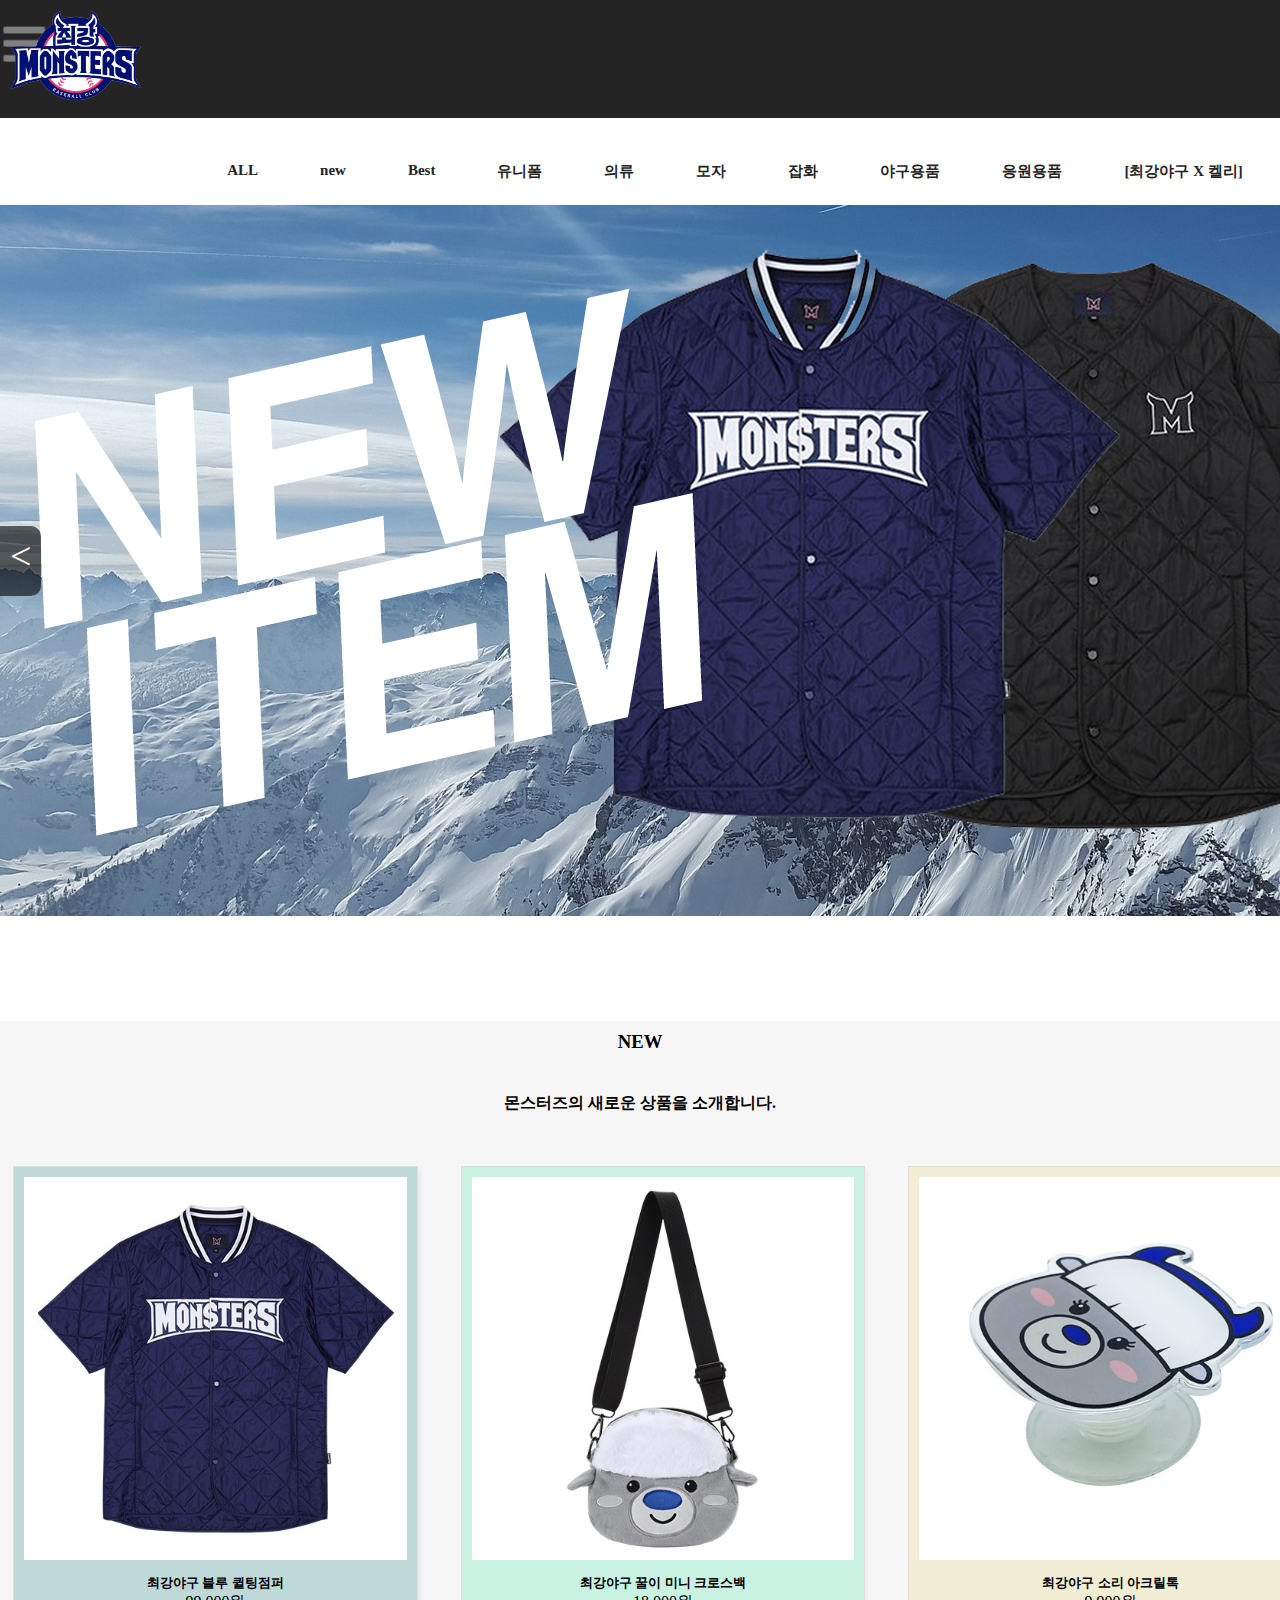
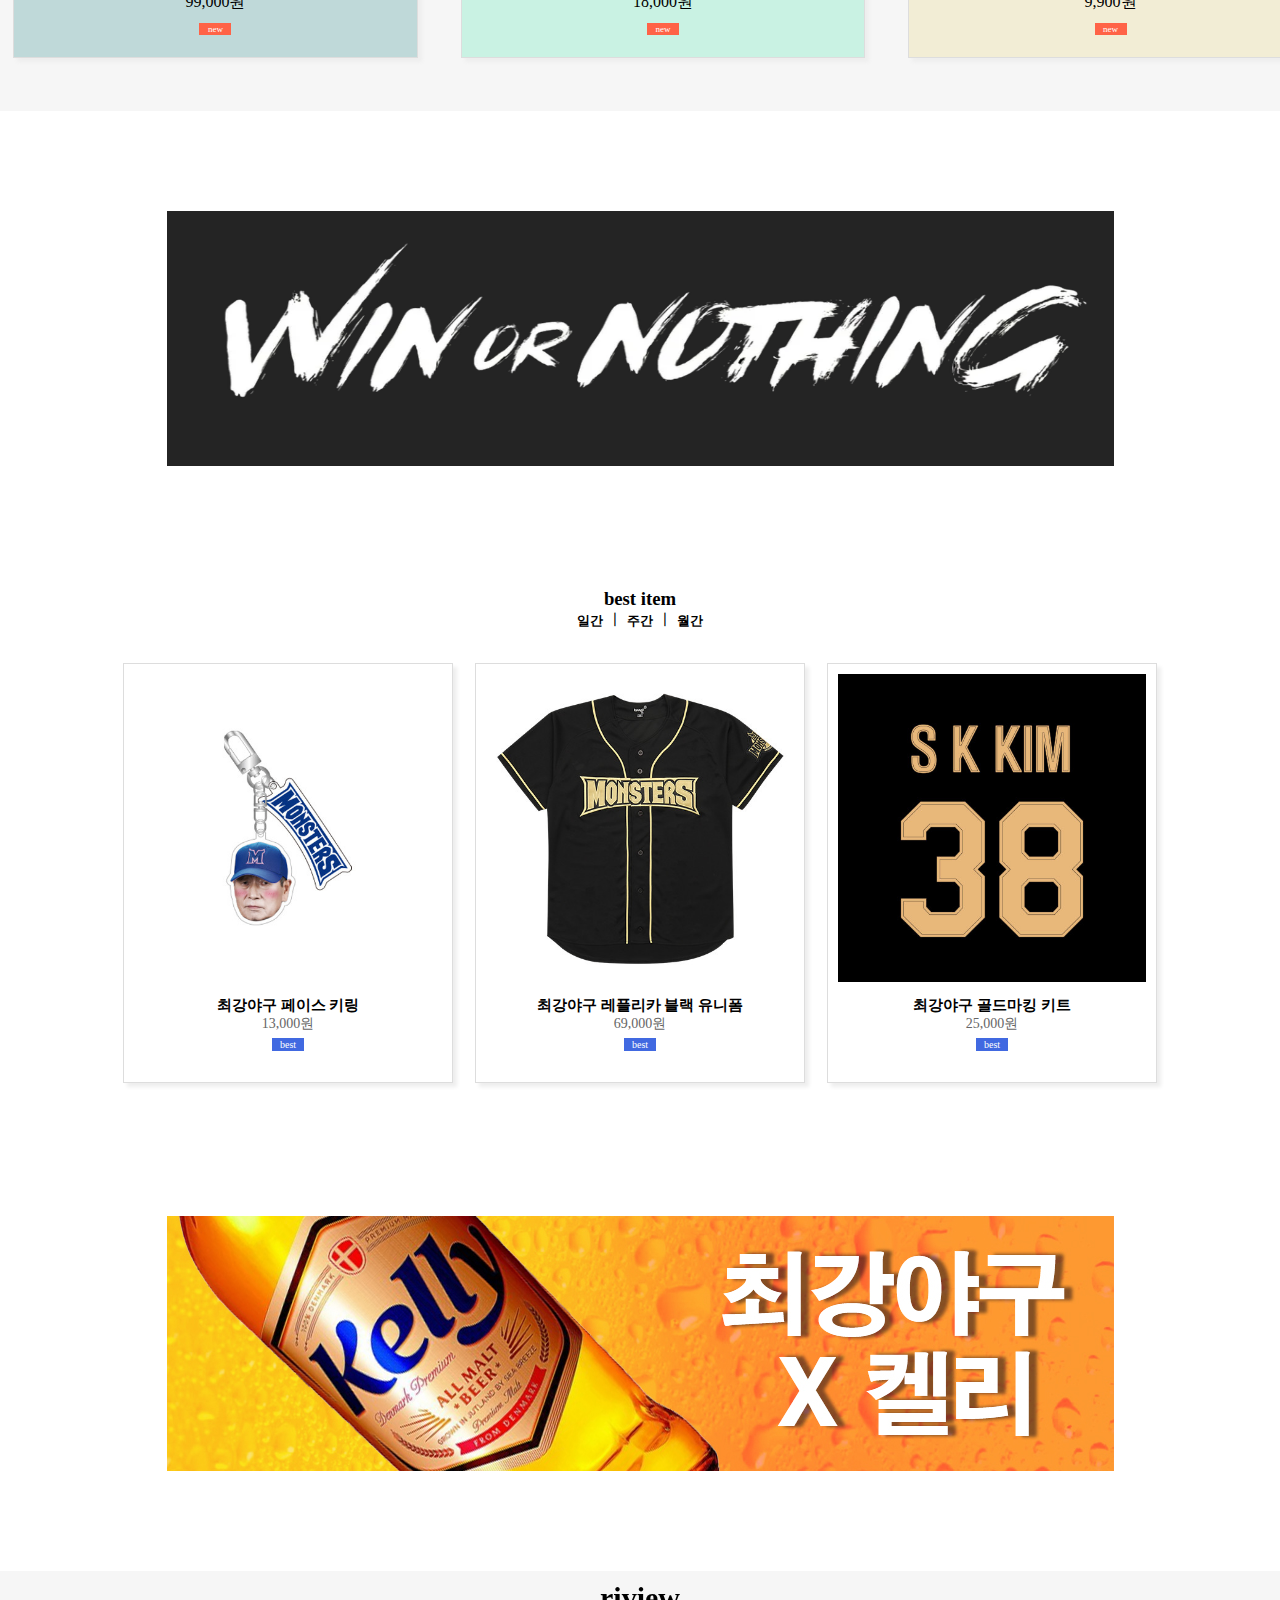
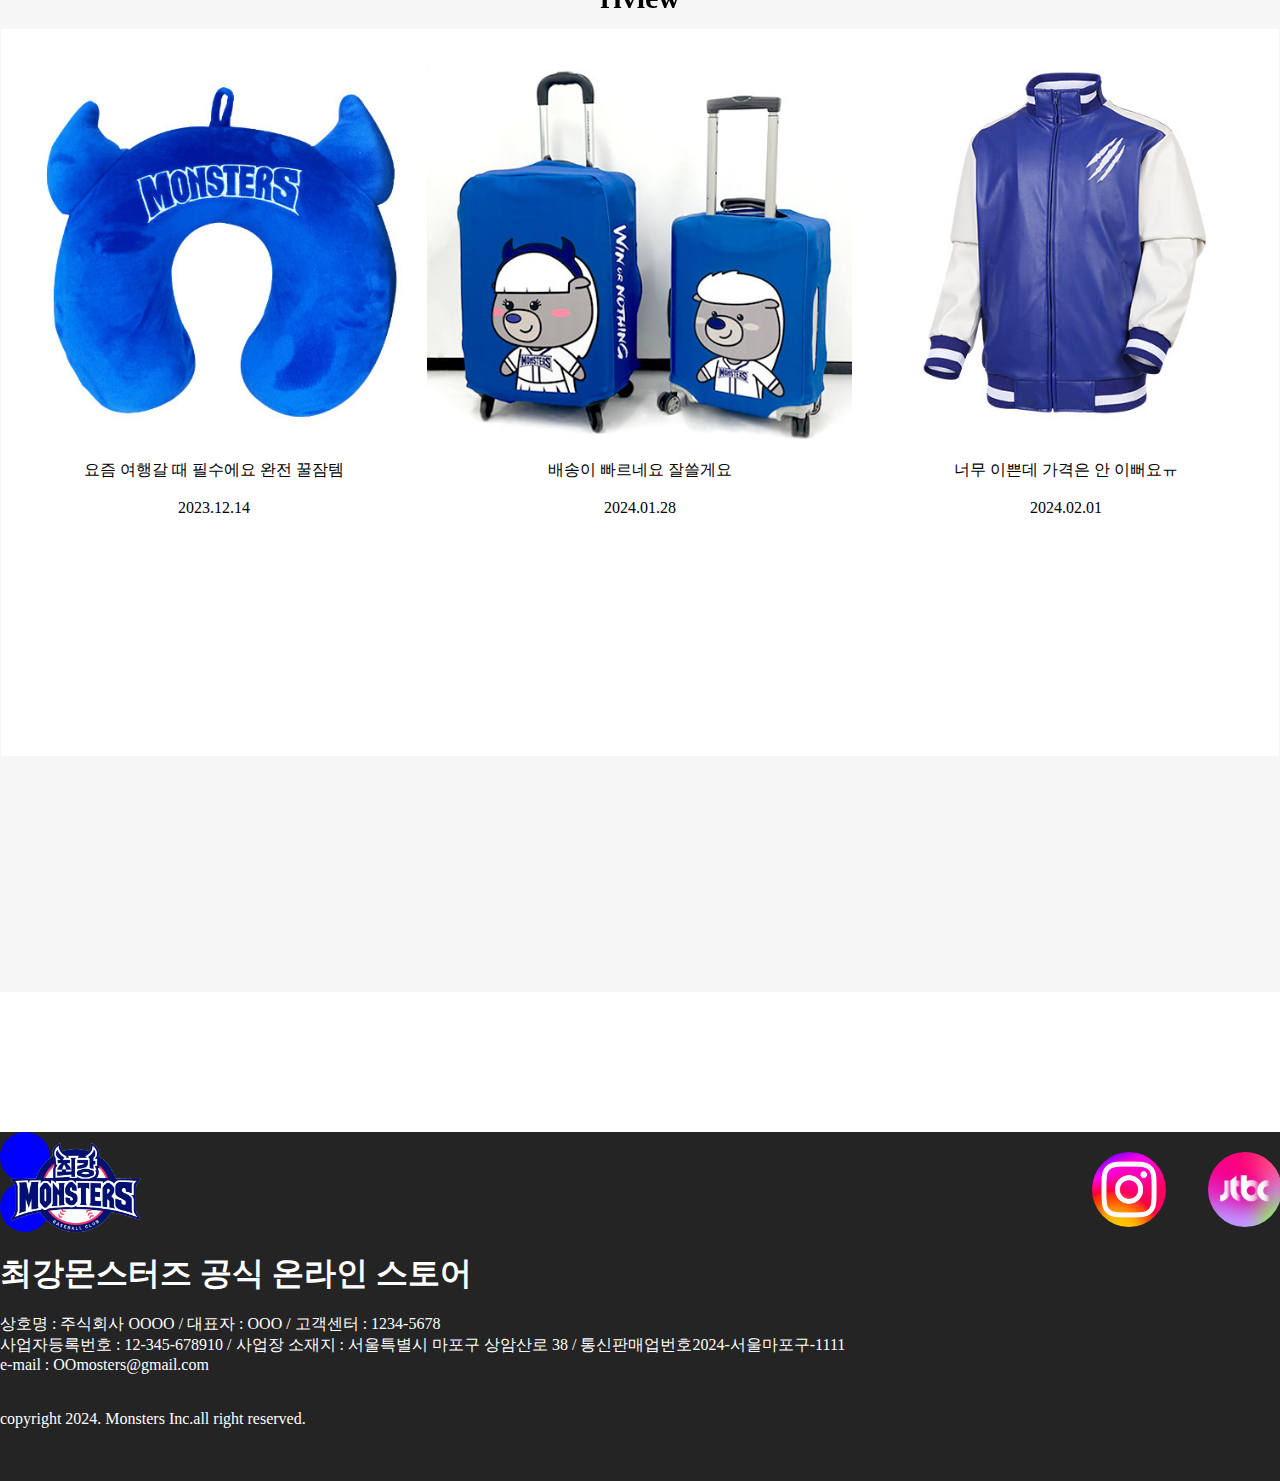
==== monsters_goodsstore_main_index.html @ 4c8343fc "2024.02.08" ====
<!DOCTYPE html>
<html lang="en">

<head>
         <meta charset="UTF-8">
         <meta name="viewport" content="width=device-width, initial-scale=1.0">
         <title>mostersstore</title>
         <link href="css/reset.css" rel="stylesheet">
         <link href="css/commom.css" rel="stylesheet">
         <link href="css/main.css" rel="stylesheet">

         <script src="https://ajax.aspnetcdn.com/ajax/jQuery/jquery-3.6.0.min.js"></script>
         <script>
            $(function () {
               $('button:nth-of-type(1)').click(function () {
                  $("#box1").fadeIn().css("display","flex");
                  $("#box2").hide();
                  $("#box3").hide();
               });
      
      
               $('button:nth-of-type(2)').click(function () {
                  $("#box2").fadeIn().css("display","flex");
                  $("#box3").hide();
                  $("#box1").hide();
               });
      
      
               $('button:nth-of-type(3)').click(function () {
                  $("#box3").fadeIn().css("display","flex");
                  $("#box1").hide();
                  $("#box2").hide();
               });
   
            });
      
         </script>
         <script>
            $(document).ready(function(){
      $('#b').click(function(){
        $('#myNav').css('width','100%');
      });

      $('.closebtn').click(function(){
        $('#myNav').css('width','0');
      });

      $
   
    });
         </script>
</head>

<body>
         <header>
                  <div id="box">
                           <div id="logo">
                              <a href="#"><img src="img/logo/mos.webp" alt="mon"></a>
                              <div class="login">
                                 <a href="#">로그인</a>
                                 /
                                 <a href="#">회원가입</a>
                              </div>
                           </div> <img src="img/i.png" id="b" alt="ico">
                  </div>
                  <nav>
                           <ul>
                                    <li><a href="#">ALL</a></li>
                                    <li><a href="#">new</a></li>
                                    <li><a href="#">Best</a></li>
                                    <li><a href="#">유니폼</a></li>
                                    <li><a href="#">의류</a></li>
                                    <li><a href="#">모자</a></li>
                                    <li><a href="#">잡화</a></li>
                                    <li><a href="#">야구용품</a></li>
                                    <li><a href="#">응원용품</a></li>
                                    <li><a href="#">[최강야구 X 켈리]</a></li>
                           </ul>
                           
                  </nav>

                  <div id="myNav" class="overlay">

                     <a href="javascript:void(0)" class="closebtn">&times;</a>

                     <div class="overlay-content">
                        <a href="#">ALL</a>
                        <a href="#">new</a>
                        <a href="#">Best</a>
                        <a href="#">유니폼</a>
                        <a href="#">의류</a>
                        <a href="#">모자</a>
                        <a href="#">잡화</a>
                        <a href="#">야구용품</a>
                        <a href="#">응원용품</a>
                        <a href="#">[최강야구 X 켈리]</a>
                     </div>
                  </div>
         </header>
         <div id="sliderwrap">
                  <ul class="slide">
                           <li><img src="img/slider/banner1.2.jpg"
                                             alt="dliderimage"></li>
                           <li><img src="img/slider/Frame2.jpg"
                                             alt="dliderimage"></li>
                           <li><img src="img/slider/Frame3.jpg"
                                             alt="dliderimage"></li>
                           <li><img src="img/slider/baner1.1.jpg"
                                                      alt="dliderimage"></li>
                           <li><img src="img/slider/KEYRING.jpg"
                                                               alt="dliderimage"></li>
                  </ul>
                  
                  <span class="prev">&lt;</span>
                  <span class="next">&gt;</span>

         </div>
         <script>
                  function prev() {
                           $('.slide li:last').prependTo('.slide');
                           $('.slide').css('margin-left', -1000);
                           $('.slide').stop().animate({ marginLeft: 0 }, 800);
                  }
                  function next() {
                           $('.slide').stop().animate({ marginLeft: -1000 }, 800, function () {
                                    $('.slide li:first').appendTo('.slide');
                                    $('.slide').css({ marginLeft: 0 });
                           });
                  }

                  setInterval(next, 3000);

                  $('.prev').click(function () {

                           prev();

                  });



                  $('.next').click(function () {

                           next();

                  });
         </script>
         <section>
         
            <div id="new">
         
               <h3>NEW</h3>
               <p><b>몬스터즈의 새로운 상품을 소개합니다.</b></p>
         
         
                <div id="newb">
               <div class="new1">
         
                  <a href="#"><img src="img/new/BiuPv_105352_1.jpg" alt="Trulli"></a>
         
                  <h5>최강야구 블루 퀼팅점퍼</h5>
         
                  <p>99,000원</p>
         
                  <div class="red">new</div>
         
               </div>
         
         
         
               <div class="new1">
         
                  <a href="#"><img src="img/new/SdeMM_105341_1.jpg" alt="Trulli"></a>
         
                  <h5>최강야구 꿀이 미니 크로스백</h5>
         
                  <p>18,000원</p>
         
                  <div class="red">new</div>
         
               </div>
         
         
         
               <div class="new1">
         
                  <a href="#"><img src="img/new/jgulW_105343_1.jpg" alt="Trulli"></a>
         
                  <h5>최강야구 소리 아크릴톡</h5>
         
                  <p>9,900원</p>
         
                  <div class="red">new</div>
         
               </div>
            </div> 
         
         
            </div>
         
         
         
            <div id="bar1">
               <img src="img/logo/monsters.webp" alt="win">
            </div>
         
         


            <div id="best">
               <div id="button">
         
               <h3>best item</h3>

               <button type="button"><b>일간</b></button>
               ㅣ
               <button type="button"><b>주간</b></button>
               ㅣ
               <button type="button"><b>월간</b></button>
               </div>
         
         
               <div id="box1">

               <div class="box">
         
                  <a href="#"><img src="img/best/ou5Se_105164_1.jpg" alt="kir"></a>
         
                  <h5>최강야구 페이스 키링</h5>
         
                  <p>13,000원</p>
         
                  <div class="red">best</div>
         
               </div>
         
         
         
               <div class="box">
         
                  <a href="#"><img src="img/best/X5T4i_105130_1.jpg" alt="kir"></a>
         
                  <h5>최강야구 레플리카 블랙 유니폼</h5>
         
                  <p>69,000원</p>
         
                  <div class="red">best</div>
         
               </div>
         
         
         
               <div class="box">
         
                  <a href="#"><img src="img/best/qzLTB_105116_1.jpg" alt="kir"></a>
         
                  <h5>최강야구 골드마킹 키트</h5>
         
                  <p>25,000원</p>
         
                  <div class="red">best</div>
         
               </div>
              
                </div>


                <div id="box2">
                  <div class="box">
         
                     <a href="#"><img src="img/best/ou5Se_105164_1.jpg" alt="kir"></a>
            
                     <h5>최강야구 페이스 키링</h5>
            
                     <p>13,000원</p>
            
                     <div class="red">best</div>
            
                  </div>
            
            
            
                  <div class="box">
            
                     <a href="#"><img src="img/best/chk7d_104829_1.jpg" alt="kir"></a>
            
                     <h5>최강야구 타포린백</h5>
            
                     <p>4,000원</p>
            
                     <div class="red">best</div>
            
                  </div>
            
            
            
                  <div class="box">
            
                     <a href="#"><img src="img/best/7EN5h_105338_1.jpg" alt="kir"></a>
            
                     <h5>최강야구 블랙 퀼팅점퍼</h5>
            
                     <p>99,000원</p>
            
                     <div class="red">best</div>
            
                  </div>
                 
                   </div>



                   <div id="box3">
                     <div class="box">
            
                        <a href="#"><img src="img/best/7EN5h_105338_1.jpg" alt="kir"></a>
               
                        <h5>최강야구 블랙 퀼팅점퍼</h5>
               
                        <p>99,000원</p>
               
                        <div class="red">best</div>
               
                     </div>
               
               
               
                     <div class="box">
            
                        <a href="#"><img src="img/best/chk7d_104829_1.jpg" alt="kir"></a>
               
                        <h5>최강야구 타포린백</h5>
               
                        <p>4,000원</p>
               
                        <div class="red">best</div>
               
                     </div>
               
               
               
                     <div class="box">
         
                        <a href="#"><img src="img/best/qzLTB_105116_1.jpg" alt="kir"></a>
               
                        <h5>최강야구 골드마킹 키트</h5>
               
                        <p>25,000원</p>
               
                        <div class="red">best</div>
               
                     </div>
                    
                      </div>
         
            </div>

                  <div id="bar2">
                           <a href="#"><img src="img/kelly/kelly5.jpg" alt="kelly"></a>
                  </div>

                  
                  <div id="review">
                     <h1>riview</h1>
                      <div id="view">
                        <div class="vvi">
                           <img src="img/review/9S8Sk_104833_1.jpg" alt="vv">
                           <p>요즘 여행갈 때 필수에요 완전 꿀잠템</p><br>
                           <p>2023.12.14</p>
                        </div>
                        <div class="vvi">
                           <img src="img/review/p25Y1_104847_1.jpg" alt="vv">
                           <p>배송이 빠르네요 잘쓸게요</p><br>
                           <p>2024.01.28</p>
                        </div>
                        <div class="vvi">
                           <img src="img/review/rk1r7_104336_1.jpg" alt="vv">
                           <p>너무 이쁜데 가격은 안 이뻐요ㅠ</p><br>
                           <p>2024.02.01</p>
                        </div>
                      </div>
                  </div>
         </section>

              <aside>
               <ul>
               <li><a href="#"></a></li>
               <li><a href="#"></a></li>
               </ul>
              </aside>

         <footer>
           
                  <div id="logo2">
                         <img src="img/logo/mos.webp" alt="logo">
                  </div>
                  <div id="sns">
                  <a href="https://youtube.com/playlist?list=PL5qRfk4DowRCsf5X-Yc2fwcPTRek5xgyv&si=NRh3cpM7JGVSf_rW"><img src="img/sns/unnamed.jpg" alt="youtube"></a>
                  <a href="https://tv.jtbc.co.kr/ckmonsters"><img src="img/sns/pp4Ih39j_400x400.jpg" alt="jtbc"></a>
                  <a href="https://www.instagram.com/jtbc.insta/"><img src="img/sns/unnamed.webp" alt="insta"></a>
                  </div>

                  <div id="text">
                  <h1>최강몬스터즈 공식 온라인 스토어</h1>
                  <br>
                  <p>상호명 :  주식회사 OOOO / 대표자 : OOO  / 고객센터 : 1234-5678 <br> 
                           사업자등록번호 :  12-345-678910 / 사업장 소재지  : 서울특별시 마포구 상암산로 38 / 통신판매업번호2024-서울마포구-1111 <br>
                           e-mail : OOmosters@gmail.com <br>
                           <br><br>
                           copyright 2024. Monsters Inc.all right reserved.</p>
                  </div>
         </footer>
</body>

</html>
---- css/commom.css ----
@charset "UTF-8";

header {
         top: 0;
         left: 0;
         width: 100%;
         height: 200px;
         overflow-y: auto; margin: 0 auto; padding: 0 ;
} 
#box{width: 100%; margin: 0 auto; height: 118px;background-color: #242424; color: #fff;}
#logo{width: 1440px; margin: 0 auto;}
#logo img{width: 148px; height: 118px;position: absolute;}
.login{position: absolute; font-size: 15px; display: flex; margin-top: 80px; width: 1440px;justify-content: flex-end;} 
.login a{color: #fff;}

nav{margin: 0 auto; width: 1440px; height: 82px; background-color: #fff;}
nav ul{overflow: hidden; background-color: #fff; opacity: 1; transition: 0.3s; border: 0;  margin: 0 auto; text-align: center; display: flex; justify-content: center;}
nav ul li{ margin-left: 30px;
}
nav ul li a{display: block; text-align: center; padding: 14px 16px; font-size: 15px; color: #242424; font-weight: bold;
 margin-top: 30px;}
nav ul li a:hover{color: red;}

#b{width: 50px; height: 50px; margin-top: 20px; margin-right: 10px;}










footer {
         top: 0;
         left: 0;
         width: 100%;
         height: 349px;
         background-color: #242424;
         overflow-y: auto;margin: 0 auto;padding: 0 ;
}
#logo2{width: 1440px; margin: 0 auto;}
#logo2 img{width: 148px; height: 118px; position: absolute;}
#sns{width: 1440px; margin: 0 auto; margin-top: 20px;}
#sns img{width: 74px; height: 75px; border-radius: 50%; margin-right: 42px; float: right;}
#sns img:hover { transform: scale(1.2); transition: all 0.3s ease-in-out; }
#text{width: 1440px; margin: 0 auto; color: #fff; margin-top: 120px;}



@media (max-width:768px) {

         header {
                  top: 0;
                  left: 0;
                  width: 100%;
                  height: 200px;
                  overflow-y: auto; margin: 0 auto; padding: 0 ;
         }

         header #box{width: 100%; margin: 0 auto; display: flex; justify-content:flex-start;}
        
         header nav{display: none;}

        
         .logo {width: 768px;  background-color: #242424; color:#fff; text-align: center; margin: 0 auto;}

         .logo img{width: 148px; height: 118px;}

         .login{ font-size: 15px; display: flex; margin-top: 80px; width: 599px;justify-content: flex-end;} 
         .login a{color: #fff;}

         .overlay {height: 100%; width: 0; position: fixed; z-index:103; top: 0; left: 0; background-color: rgb(0,0,0); background-color: rgba(0,0,0,0.9); overflow-x: hidden; transition: 0.5s;}
         .overlay-content {position: relative;top: 25%; width: 100%; text-align: center; display:block; margin-top: 30px; }
         .overlay a { padding:10px; line-height:160%; text-decoration: none; font-size: 30px; color: #818181;  transition: 0.3s; font-weight: bold; display: block;}
         .overlay a:hover, .overlay a:focus {color: #f1f1f1;}
         .overlay .closebtn {position: absolute; top: 20px; right: 45px; font-size: 60px;}


         footer {
                  top: 0;
                  left: 0;
                  width: 100%;
                  height: 349px;
                  background-color: #242424;
                  overflow-y: auto;margin: 0 auto;padding: 0 ;
         }
         
         #logo2{width: 599px; margin: 0 auto;}
         #logo2 img{width: 148px; height: 118px; position: absolute;}
         #sns{width: 599px; margin: 0 auto; margin-top: 20px;}
         #sns img{width: 50px; height: 50px; border-radius: 50%; margin-right: 20px; float: right;}
         #sns img:hover { transform: scale(1.2); transition: all 0.3s ease-in-out; }
         #text{width: 599px; margin: 0 auto; color: #fff; margin-top: 120px; font-size: 11px; }
         

       }


       /* @media (min-width:600px) {

         

         header nav{width: 100%; display: flex; align-items: center; justify-content:flex-start;}
         header nav a{padding: 15px; text-decoration: none;}
         header nav a:hover {background-color: #eee; color:#666;}
     
         .logo {width: 80px; line-height: 50px; background-color: #000; color:#fff; text-align: center;}
     
         #b {display: none;}
         #a {display:block;}
           
         #myNav {display: none;}
       } */
---- css/main.css ----
@charset "UTF-8";

#sliderwrap {
         width: 1440px;
         height: 711px;
         margin: 5px auto;
         position: relative;
         overflow: hidden;
}

.slide {
         width: 7200px;
}

.slide li {
         width: 1440px;
         height: 711px;
         float: left;
}

  .slide li img {
              -o-object-fit: cover;
              object-fit: cover;
              width: 100%;
              height: 100%;
              -webkit-user-select: none;
              -moz-user-select: none;
               -ms-user-select: none;
                   user-select: none;
         }

#sliderwrap p {
         width: 350px;
         height: 60px;
         line-height: 60px;
         position: absolute;
         top: 50%;
         left: 50%;
         transform: translate(-50%, -50%);
         text-align: center;
         background-color: #fff;
         opacity: 0.8;
         border-radius: 10px;
}

span {
         position: absolute;
         top: 50%;
         display: block;
         font-size: 38px;
         color: #fff;
         line-height: 40px;

         background: rgba(0, 0, 0, 0.6);
         cursor: pointer;
         height: 50px;
         transform: translateY(-50%);
         border-radius: 50%;
}

span:hover {
         background: rgba(255, 255, 255, 0.8);
         color: #000;
}

.prev {
         left: 0;
         border-radius: 0px 10px 10px 0px;
         padding: 10px;
}

.next {
         right: 0;
         border-radius: 10px 0px 0px 10px;
         padding: 10px;
}

section {
         top: 0;
         left: 0;
         width: 100%;
         height: 3411px;
         background-color: #fff;
         overflow-y: auto;
         margin: 0 auto;
         padding: 0;
}


#new {
         width: 100%;
         height: 690px;
         margin: 0 auto;
         background-color: #f6f6f6;
         margin-top: 100px;
         display: flex;
         flex-wrap: wrap;
}

#new h3 {
         text-align: center;
         width: 100%;
         margin-top: 10px;
}

#new p {
         width: 100%;
         text-align: center;
}

#new .new1:nth-of-type(3) {
         margin-left: 30px;
         background-color: #F2EDD5;
}

#new .new1:nth-of-type(2) {
         margin-left: 30px;
         background-color: #C9F2E3;
}

#new .new1:nth-of-type(1) {
         background-color: #BFD9D9;
}

#newb {
         display: flex;
         margin: 0 auto;
}

#newb .new1 img {
         max-width: 100%;
}

section h1 {
         padding-top: 10px;
         font-size: 30px;
         position: absolute;
}

#newb .new1 {
         width: 400px;
         height: 470px;
         background-color: #d9d9d9;
         border: 1px solid #ddd;
         padding: 10px;
         margin: 1%;
         box-shadow: 4px 4px 4px #eee;
}

.new1 h5 {
         text-align: center; margin-top: 10px;
}

.new1 .red {
         background-color: tomato;
         padding: 1px;
         font-size: 9px;
         color: #fff;
         border: 0;
         width: 30px;
         text-align: center;
         margin: 0 auto;
         margin-top: 10px;
}

#best {
         width: 1315px;
         height: 690px;
         padding: 20px;
         box-sizing: border-box;
         border: 2px solid #fff;
         margin: 0 auto;
         display: flex;
         flex-wrap: wrap;
         justify-content: center;
}

#best h3 {
         text-align: center;
         width: 100%;
}

#box1 {
         display: flex;
}


#box2:not(:first-of-type) {
         display: none;
}

#box2 {
         display: flex;
}

#box3:not(:first-of-type) {
         display: none;
}

#box3 {
         display: flex;
}



#box1 .box {
         box-shadow: 4px 4px 4px #eee;
         width: 30%;
         height: 70%;
         border: 1px solid #ddd;
         padding: 10px;
         margin: 1%;
}

#box1 .box img {
         max-width: 100%;
}

#box1 .box img:hover {
         opacity: 0.8;
}

#box1 .box h5 {
         font-size: 15px;
         text-align: center;
}

#box1 .box p {
         color: #666;
         font-size: 14px;
}

#box1 .red {
         background-color: royalblue;
         padding: 1px;
         font-size: 9px;
         color: #fff;
         border: 0;
         width: 30px;
         text-align: center;
         margin: 0 auto;
}


#box2 .box {
         box-shadow: 4px 4px 4px #eee;
         width: 30%;
         height: 70%;
         border: 1px solid #ddd;
         padding: 10px;
         margin: 1%;
}

#box2 .box img {
         max-width: 100%;
}

#box2 .box img:hover {
         opacity: 0.8;
}

#box2 .box h5 {
         font-size: 15px;
         text-align: center;
}

#box2 .box p {
         color: #666;
         font-size: 14px;
}

#box2 .red {
         background-color: royalblue;
         padding: 1px;
         font-size: 9px;
         color: #fff;
         border: 0;
         width: 30px;
         text-align: center;
         margin: 0 auto;
}

#box3 .box {
         box-shadow: 4px 4px 4px #eee;
         width: 30%;
         height: 70%;
         border: 1px solid #ddd;
         padding: 10px;
         margin: 1%;
}

#box3 .box img {
         max-width: 100%;
}

#box3 .box img:hover {
         opacity: 0.8;
}

#box3 .box h5 {
         font-size: 15px;
         text-align: center;
}

#box3 .box p {
         color: #666;
         font-size: 14px;
}

#box3 .red {
         background-color: royalblue;
         padding: 1px;
         font-size: 9px;
         color: #fff;
         border: 0;
         width: 30px;
         text-align: center;
         margin: 0 auto;
}

button{border-style: none; background-color: #fff;}




#bar1 {
         width: 947px;
         height: 255px;
         margin: 100px auto;
         background-color: #242424;
}

#bar1 img {
         width: 947px;
         height: 255px;
}

#bar2 {
         width: 947px;
         height: 255px;
         margin: 100px auto;
         background-color: violet;
}

#bar2 img {
         width: 947px;
         height: 255px;
}


#review {
         width: 100%;
         height: 1021px;
         background-color: #f6f6f6;
         display: flex;
         flex-wrap: wrap;
         justify-content: center;
}

#review h1 {
         width: 100%;
         text-align: center;
}

#view {
         display: flex;
         padding: 20px;
         margin: 3%;
         width: 1315px;
         height: 727px;
}

#view h3 {
         text-align: center;
}

#view p {
         text-align: center;
}

.vvi {
         width: 426px;
         height: 727px;
         background-color: white;
         margin: 0 auto;
}

.vvi img {
         width: 425px;
         height: 427px;
}

.vvi p{text-align: center;}








aside {
         position: absolute;
}

aside li {
         width: 50px;
         height: 50px;
         border-radius: 50%;
         background-color: blue;
}



@media (max-width:768px) {

         #sliderwrap {
                  width: 599px;
                  height: auto;
                  margin: 5px auto;
                  position: relative;
                  overflow: hidden;
         }
         
         .slide {
                  width: 7200px;
         }
         
         .slide li {
                  width: 599px;
                  height: 100%;
                  float: left;
         }
         
         .slide li img {
              -o-object-fit: cover;
              object-fit: cover;
              width: 100%;
              height: 100%;
              -webkit-user-select: none;
              -moz-user-select: none;
               -ms-user-select: none;
                   user-select: none;
         }
         
         #sliderwrap p {
                  width: 350px;
                  height: 60px;
                  line-height: 60px;
                  position: absolute;
                  top: 50%;
                  left: 50%;
                  transform: translate(-50%, -50%);
                  text-align: center;
                  background-color: #fff;
                  opacity: 0.8;
                  border-radius: 10px;
         }
         
         span {
                  position: absolute;
                  top: 50%;
                  display: block;
                  font-size: 38px;
                  color: #fff;
                  line-height: 40px;
         
                  background: rgba(0, 0, 0, 0.6);
                  cursor: pointer;
                  height: 50px;
                  transform: translateY(-50%);
                  border-radius: 50%;
         }
         
         span:hover {
                  background: rgba(255, 255, 255, 0.8);
                  color: #000;
         }
         
         .prev {
                  left: 0;
                  border-radius: 0px 10px 10px 0px;
                  padding: 10px;
         }
         
         .next {
                  right: 0;
                  border-radius: 10px 0px 0px 10px;
                  padding: 10px;
         }



         section {
                  top: 0;
                  left: 0;
                  width: 100%;
                  height: 100%;
                  background-color: #fff;
                  overflow-y: auto;
                  margin: 0 auto;
                  padding: 0;
         }

         #new {
                  width: 100%;
                  height: auto;
                  margin: 0 auto;
                  background-color: #f6f6f6;
                  margin-top: 100px;
                  display: flex;
                  flex-wrap: wrap;
                 justify-content: center;
                 padding: 20px;
         }
         
         #new h3 {
                  text-align: center;
                  width: 100%;
                  margin-top: 10px;
         }
         
         #new p {
                  width: 100%;
                  text-align: center;
         }
         
         #new .new1:nth-of-type(3) {
                  
                  background-color: #F2EDD5;
         }
         
         #new .new1:nth-of-type(2) {
                 
                  background-color: #C9F2E3;
         }
         
         #new .new1:nth-of-type(1) {
                  background-color: #BFD9D9;
         }
         
         #newb {
                  display: flex;
                  margin: 0 auto;
                  flex-wrap: wrap;
         }
         
         #newb .new1 img {
                  max-width: 100%;
         }
         
         section h1 {
                  padding-top: 10px;
                  font-size: 30px;
                  position: absolute;
         }
         
         #newb .new1 {
                  width: 90%;
                  height: auto;
                  background-color: #d9d9d9;
                  box-shadow: 4px 4px 4px #eee;
                  border: 1px solid #ddd;
                  padding: 10px;
                  margin: 1%;
         }

         .new1 .red {
                  background-color: tomato;
                  padding: 1px;
                  font-size: 9px;
                  color: #fff;
                  border: 0;
                  width: 30px;
                  text-align: center;
                  margin: 0 auto;
         }
         
         .new1 h5 {
                  text-align: center;
         }


         #bar1 {
                  width: 100%;
                  height: 155px;
                  margin: 100px auto;
                  background-color: #242424;
         }

         #bar1 img {
                  width: 100%;
                  height: auto
         }

         #best {
                  width: 100%;
                  height: auto;
                  padding: 20px;
                  box-sizing: border-box;
                  border: 2px solid #fff;
                  margin: 0 auto;
                  display: flex;
                  flex-wrap: wrap;
                  justify-content: center;
         }

         #best h3 {
                  text-align: center;
                  width: 100%;
         }

         #best p {
                  text-align: center;
                  width: 100%;
         }



         #best .box {
                  box-shadow: 4px 4px 4px #eee;
                  width: 95%;
                  height: auto;
                  border: 1px solid #ddd;
                  padding: 10px;
                  margin: 1%;
         }

         .box img {
                  max-width: 100%;
         }

         .box img:hover {
                  opacity: 0.8;
         }


         #best .box h5{
                  font-size: 10px;
                  text-align: center;
         }

         #best .box p{
                  color: #666;
                  font-size: 9px;
         }

         
         

         #bar2 {
                  width: 100%;
                  height: 155px;
                  margin: 100px auto;
                  background-color: violet;
         }

         #bar2 img {
                  width: 100%;
                  height: 155px;
         }

        
         #review {
                width: 100%;
                height: auto;
                padding: 20px;
                box-sizing: border-box;
                border: 2px solid #fff;
                margin: 0 auto;
                display: flex;
                flex-wrap: wrap;
                justify-content: center;
       }

       #review h1 {
                text-align: center;
                width: 100%;
       }

       #review p {
                text-align: center;
                width: 100%;
       }



       #view .vvi {
                box-shadow: 4px 4px 4px #eee;
                width: 95%;
                height: auto;
                border: 1px solid #ddd;
                padding: 10px;
                margin: 1%;
       }

       #view img {
                max-width: 100%;
       }

       #view img:hover {
                opacity: 0.8;
       }


       #view .vvi h5{
                font-size: 10px;
                text-align: center;
       }

       #view .vvi p{
                color: #666;
                font-size: 9px;
       }

}





@media (min-width:900px) {

         #bar1 {
                  width: 70%;
                  height: 155px;
                  margin: 100px auto;
                  background-color: #242424;
         }

         #bar1 img {
                  width: 80%;
                  height: auto;
                  margin: 0 auto;
         }

         #best {
                  width: 100%;
                  height: auto;
                  padding: 20px;
                  box-sizing: border-box;
                  border: 2px solid #fff;
                  margin: 0 auto;
                  display: flex;
                  flex-wrap: wrap;
                  justify-content: center;
         }

         #best h3 {
                  text-align: center;
                  width: 100%;
         }

         #best p {
                  text-align: center;
                  width: 100%;
         }



         #best  .box {
                  box-shadow: 4px 4px 4px #eee;
                  width: 43%;
                  height: auto;
                  border: 1px solid #ddd;
                  padding: 10px;
                  margin: 1%;
         }

         #best .box img {
                  max-width: 100%;
         }

         #best .box img:hover {
                  opacity: 0.8;
         }

        

         #best .box h5 {
                  font-size: 15px;
                  text-align: center;
         }

         #best .box p {
                  color: #666;
                  font-size: 14px;
         }

         #best .red {
                  background-color: royalblue;
                  padding: 1px;
                  font-size: 9px;
                  color: #fff;
                  border: 0;
                  width: 30px;
                  text-align: center;
                  margin: 0 auto;
         }

         #bar2 {
                  width: 80%;
                  height: auto;
                  margin: 100px auto;
                  background-color: #fff;
         }

         #bar2 img {
                  width: 100%;
                  height: 100%;
         }

}




@media (min-width:1100px) {



         #best {
                  width: 1100px;
                  height: 550px;
                  padding: 20px;
                  box-sizing: border-box;
                  border: 2px solid #fff;
                  margin: 0 auto;
                  display: flex;
                  flex-wrap: wrap;
                  justify-content: center;
         }

         #best h3 {
                  text-align: center;
                  width: 100%;
         }

         #best p {
                  text-align: center;
                  width: 100%;
         }



         #best  .box {
                  box-shadow: 4px 4px 4px #eee;
               
                  border: 1px solid #ddd;
                  padding: 10px;
                  margin: 1%;
         }

         #best  .box img {
                  max-width: 100%;
         }

         #best  .box img:hover {
                  opacity: 0.8;
         }


         #best .box h5 {
                  font-size: 15px;
                  text-align: center;
                  margin-top: 10px;
         }

         #best  .box p {
                  color: #666;
                  font-size: 14px;
         }

         #best .red {
                  background-color: royalblue;
                  padding: 1px;
                  font-size: 10px;
                  color: #fff;
                  border: 0;
                  width: 30px;
                  text-align: center;
                  margin: 0 auto;
                  margin-top: 5px;
         }

         #bar1 {
                  width: 947px;
                  height: 255px;
                  margin: 100px auto;
                  background-color: #242424;
         }

         #bar1 img {
                  width: 947px;
                  height: 255px;
         }

         #bar2 {
                  width: 947px;
                  height: 255px;
                  margin: 100px auto;
                  background-color: violet;
         }

         #bar2 img {
                  width: 947px;
                  height: 255px;
         }

}
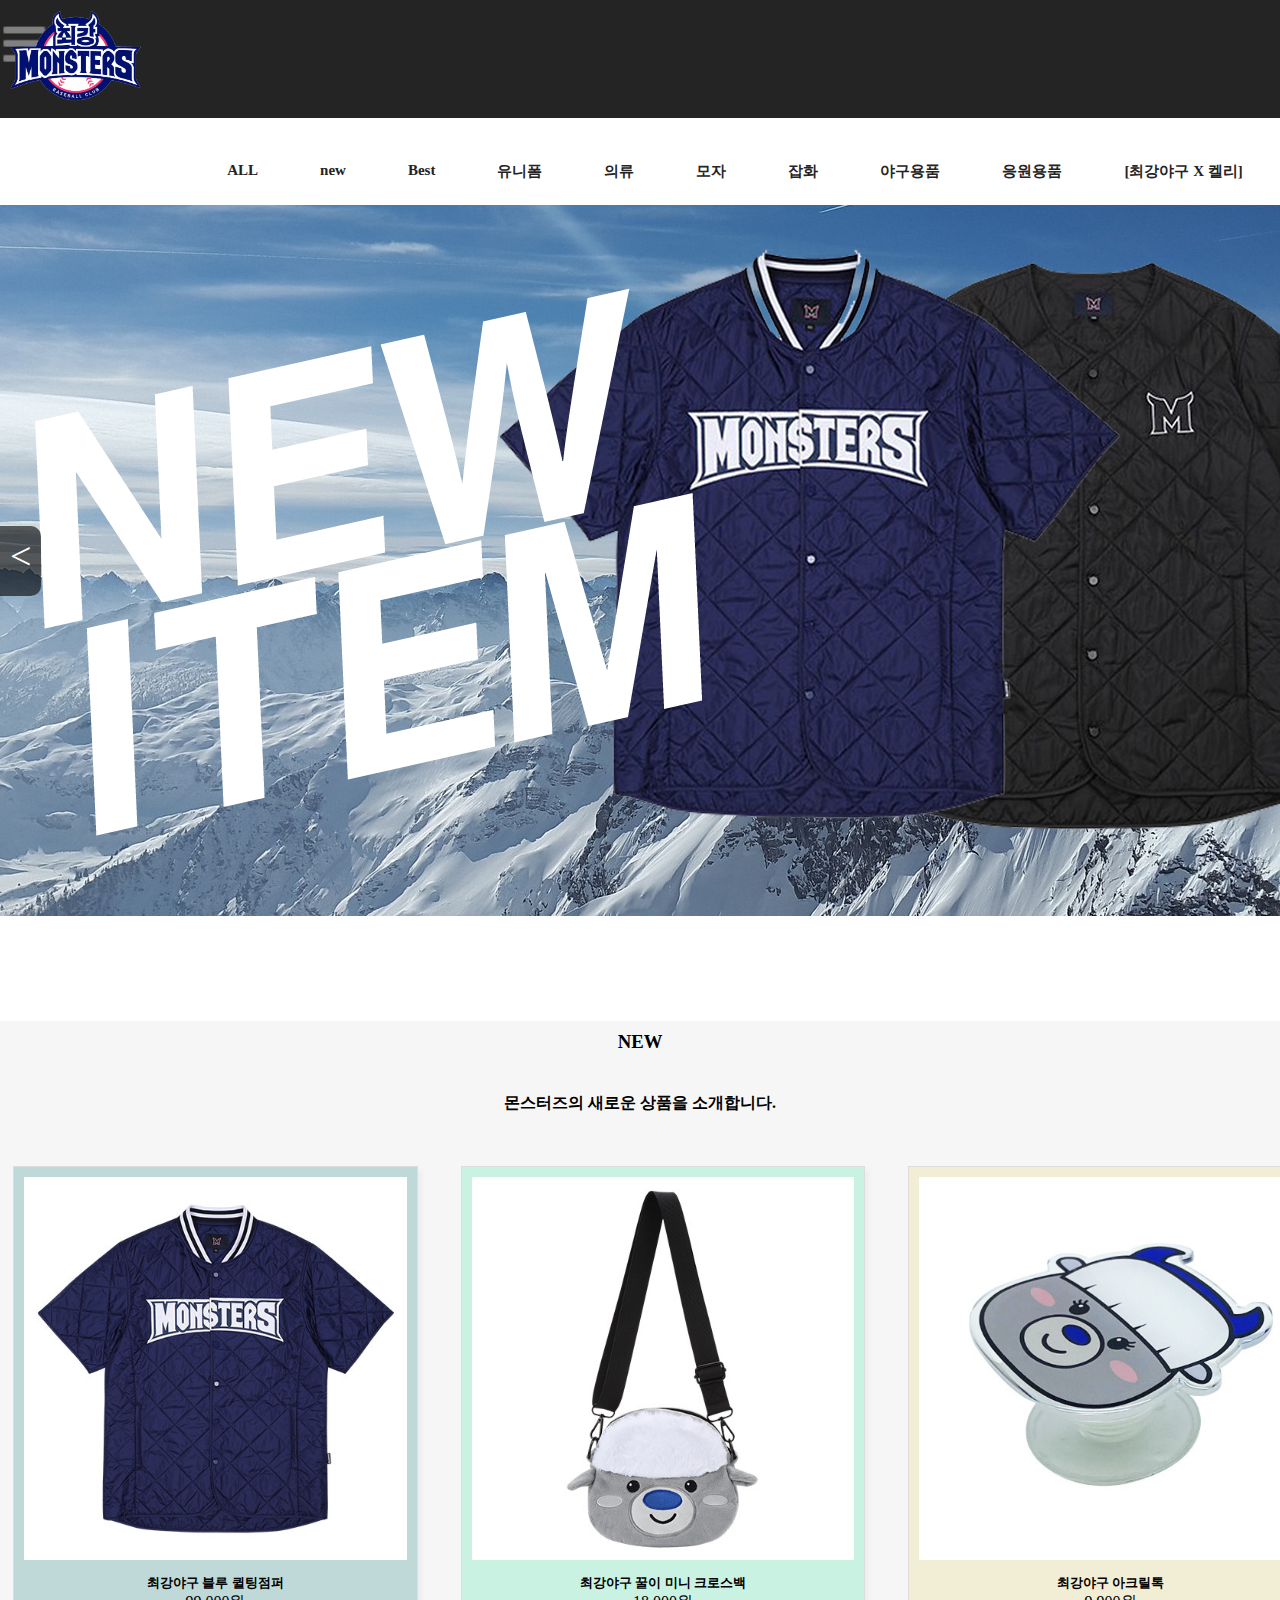
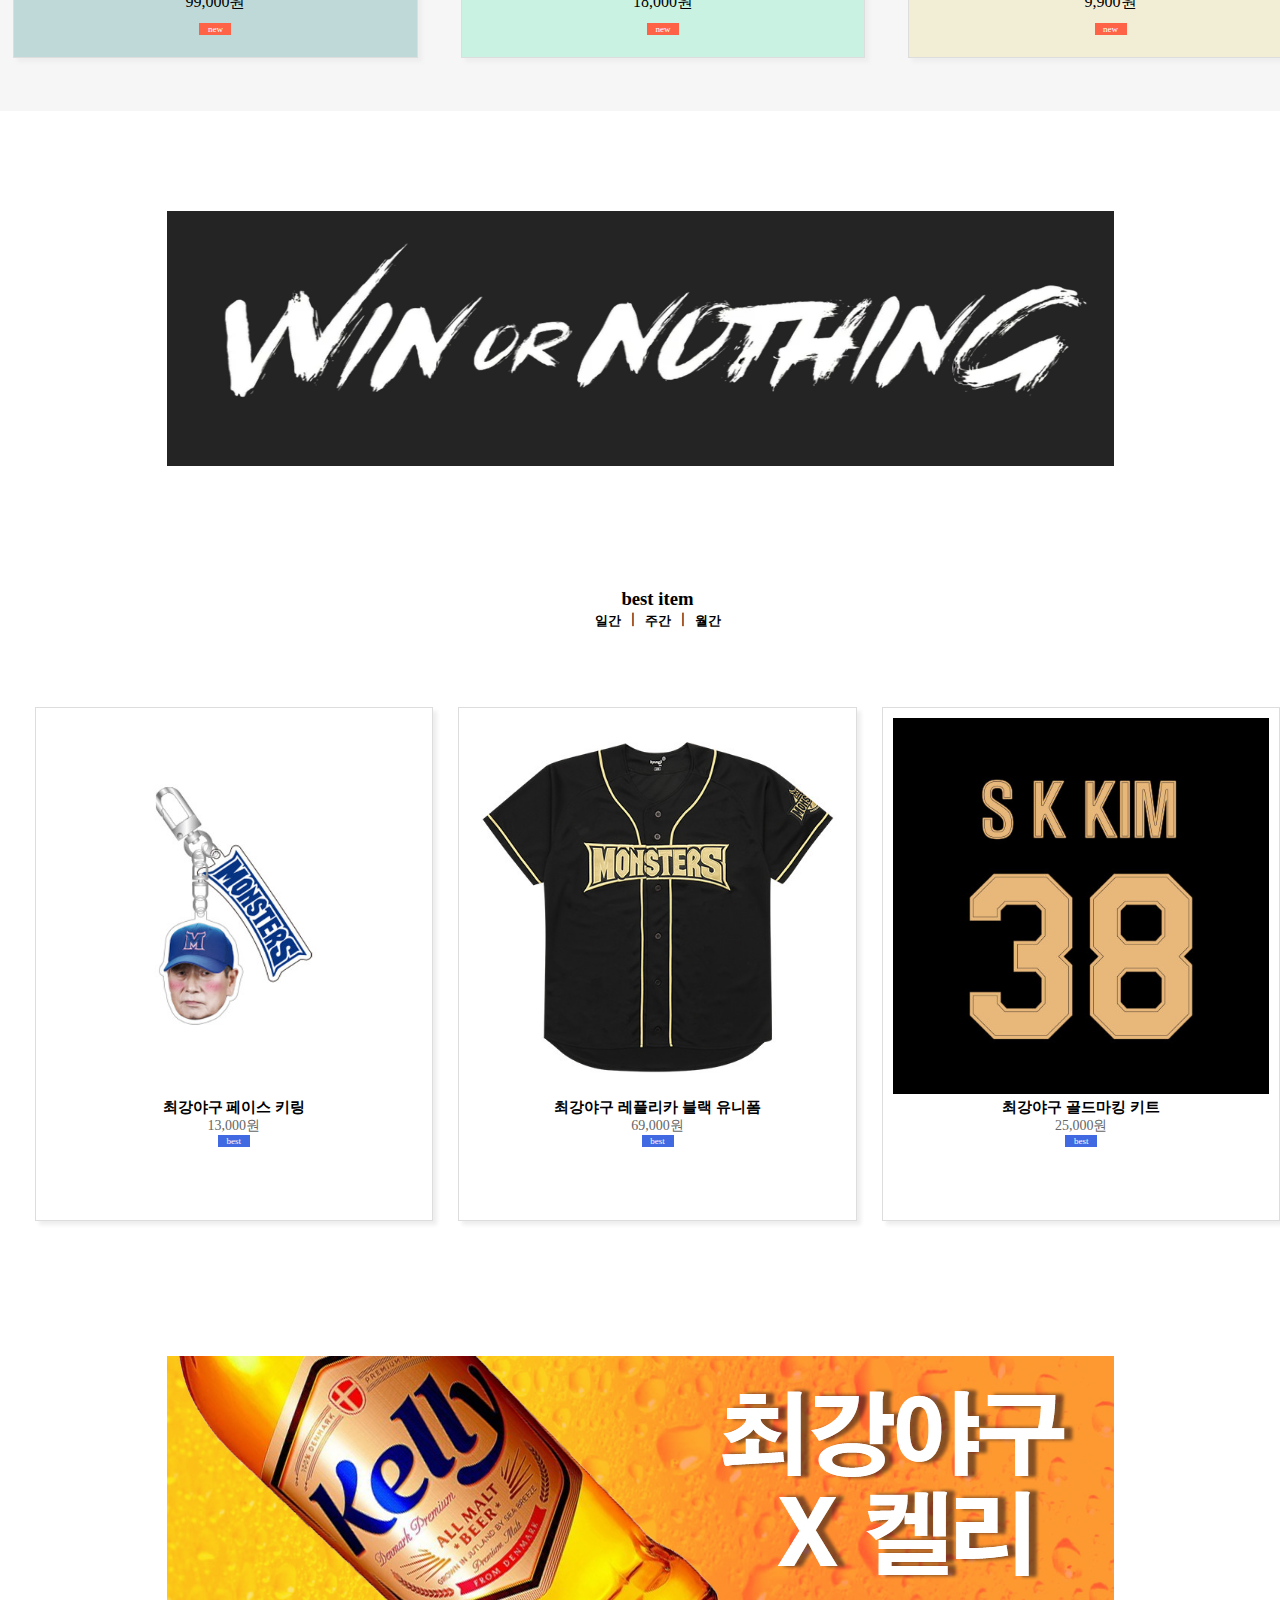
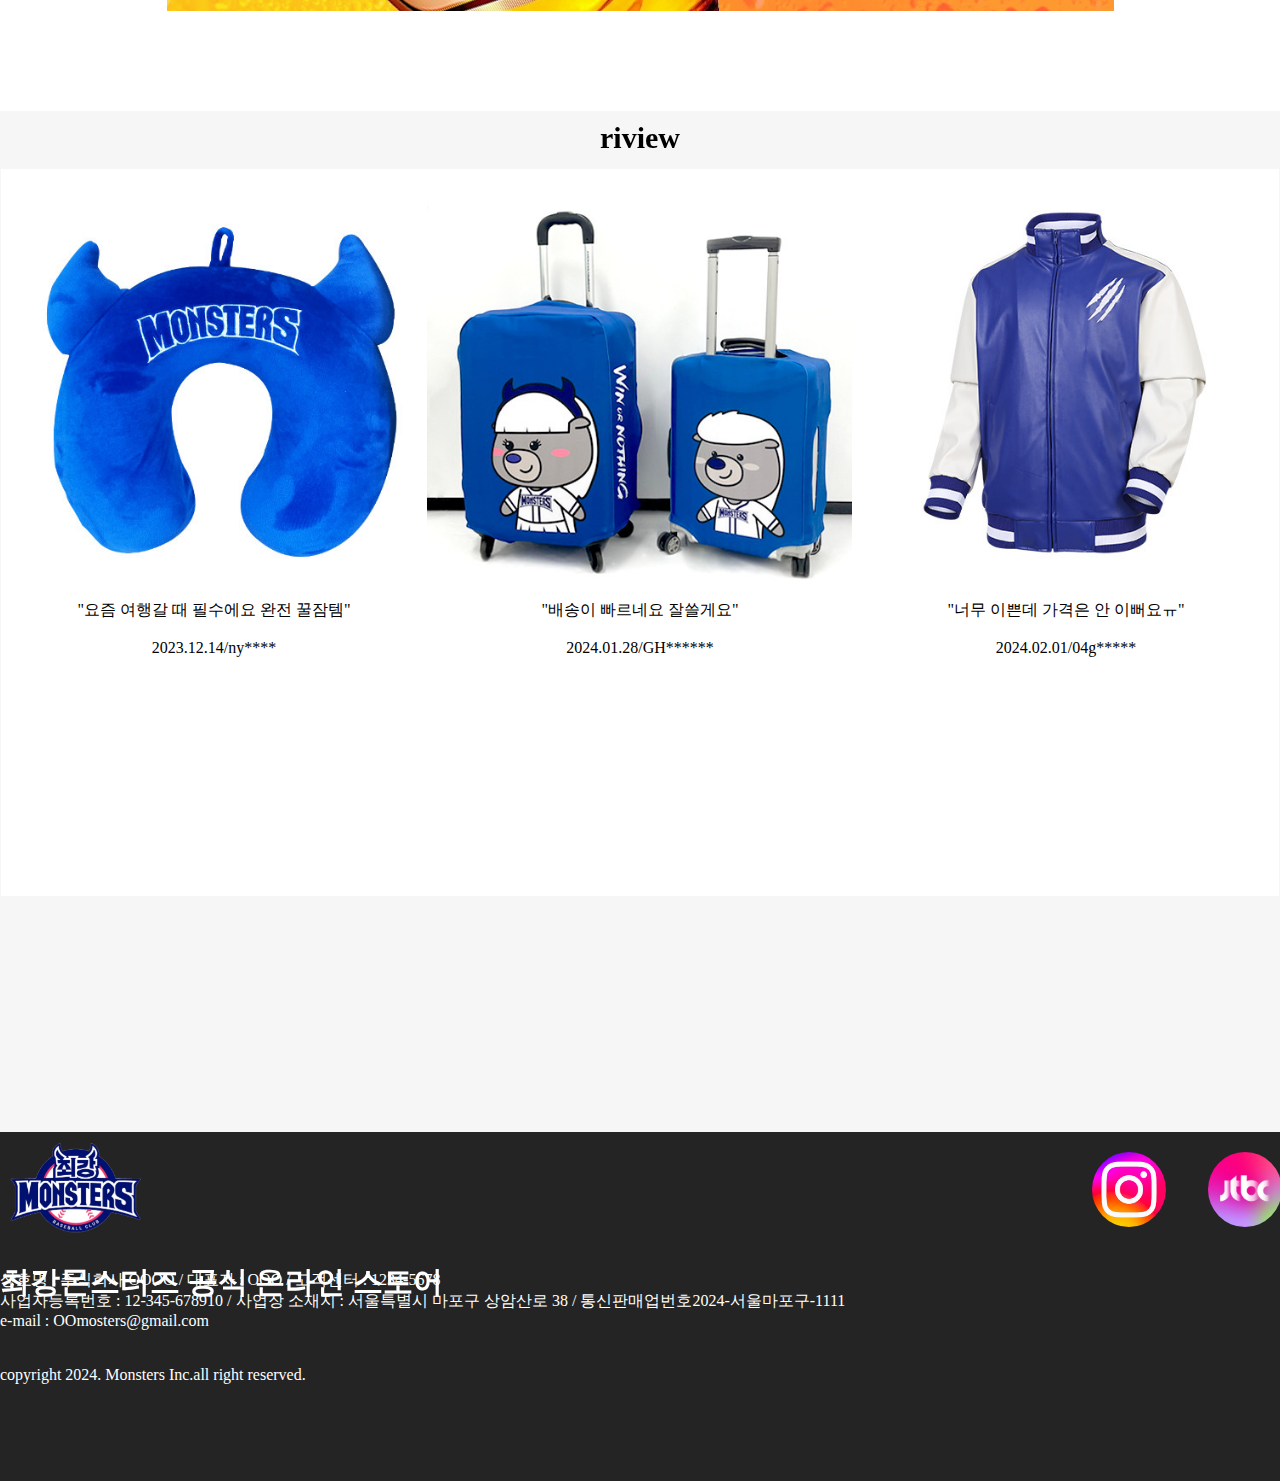
==== commit dbafc380: "2024.02.08ver1" ====
--- a/monsters_goodsstore_main_index.html
+++ b/monsters_goodsstore_main_index.html
@@ -7,48 +7,10 @@
          <title>mostersstore</title>
          <link href="css/reset.css" rel="stylesheet">
          <link href="css/commom.css" rel="stylesheet">
-         <link href="css/main.css" rel="stylesheet">
+         <link href="css/goodsmain.css" rel="stylesheet">
 
          <script src="https://ajax.aspnetcdn.com/ajax/jQuery/jquery-3.6.0.min.js"></script>
-         <script>
-            $(function () {
-               $('button:nth-of-type(1)').click(function () {
-                  $("#box1").fadeIn().css("display","flex");
-                  $("#box2").hide();
-                  $("#box3").hide();
-               });
-      
-      
-               $('button:nth-of-type(2)').click(function () {
-                  $("#box2").fadeIn().css("display","flex");
-                  $("#box3").hide();
-                  $("#box1").hide();
-               });
-      
-      
-               $('button:nth-of-type(3)').click(function () {
-                  $("#box3").fadeIn().css("display","flex");
-                  $("#box1").hide();
-                  $("#box2").hide();
-               });
-   
-            });
-      
-         </script>
-         <script>
-            $(document).ready(function(){
-      $('#b').click(function(){
-        $('#myNav').css('width','100%');
-      });
-
-      $('.closebtn').click(function(){
-        $('#myNav').css('width','0');
-      });
-
-      $
-   
-    });
-         </script>
+         
 </head>
 
 <body>
@@ -115,35 +77,7 @@
                   <span class="next">&gt;</span>
 
          </div>
-         <script>
-                  function prev() {
-                           $('.slide li:last').prependTo('.slide');
-                           $('.slide').css('margin-left', -1000);
-                           $('.slide').stop().animate({ marginLeft: 0 }, 800);
-                  }
-                  function next() {
-                           $('.slide').stop().animate({ marginLeft: -1000 }, 800, function () {
-                                    $('.slide li:first').appendTo('.slide');
-                                    $('.slide').css({ marginLeft: 0 });
-                           });
-                  }
-
-                  setInterval(next, 3000);
-
-                  $('.prev').click(function () {
-
-                           prev();
-
-                  });
-
-
-
-                  $('.next').click(function () {
-
-                           next();
-
-                  });
-         </script>
+         
          <section>
          
             <div id="new">
@@ -155,8 +89,8 @@
                 <div id="newb">
                <div class="new1">
          
-                  <a href="#"><img src="img/new/BiuPv_105352_1.jpg" alt="Trulli"></a>
-         
+                  <a href="#"><img src="img/new/BiuPv_105352_1.jpg" alt="Trulli" id="pic1"></a>
+
                   <h5>최강야구 블루 퀼팅점퍼</h5>
          
                   <p>99,000원</p>
@@ -169,7 +103,7 @@
          
                <div class="new1">
          
-                  <a href="#"><img src="img/new/SdeMM_105341_1.jpg" alt="Trulli"></a>
+                  <a href="#"><img src="img/new/SdeMM_105341_1.jpg" alt="Trulli" id="pic2"></a>
          
                   <h5>최강야구 꿀이 미니 크로스백</h5>
          
@@ -183,9 +117,9 @@
          
                <div class="new1">
          
-                  <a href="#"><img src="img/new/jgulW_105343_1.jpg" alt="Trulli"></a>
-         
-                  <h5>최강야구 소리 아크릴톡</h5>
+                  <a href="#"><img src="img/new/jgulW_105343_1.jpg" alt="Trulli" id="pic3"></a>
+         
+                  <h5>최강야구 아크릴톡</h5>
          
                   <p>9,900원</p>
          
@@ -360,22 +294,26 @@
 
                   
                   <div id="review">
+
                      <h1>riview</h1>
+
                       <div id="view">
+
                         <div class="vvi">
+
                            <img src="img/review/9S8Sk_104833_1.jpg" alt="vv">
-                           <p>요즘 여행갈 때 필수에요 완전 꿀잠템</p><br>
-                           <p>2023.12.14</p>
+                           <p>"요즘 여행갈 때 필수에요 완전 꿀잠템"</p><br>
+                           <p>2023.12.14/ny****</p>
                         </div>
                         <div class="vvi">
                            <img src="img/review/p25Y1_104847_1.jpg" alt="vv">
-                           <p>배송이 빠르네요 잘쓸게요</p><br>
-                           <p>2024.01.28</p>
+                           <p>"배송이 빠르네요 잘쓸게요"</p><br>
+                           <p>2024.01.28/GH******</p>
                         </div>
                         <div class="vvi">
                            <img src="img/review/rk1r7_104336_1.jpg" alt="vv">
-                           <p>너무 이쁜데 가격은 안 이뻐요ㅠ</p><br>
-                           <p>2024.02.01</p>
+                           <p>"너무 이쁜데 가격은 안 이뻐요ㅠ"</p><br>
+                           <p>2024.02.01/04g*****</p>
                         </div>
                       </div>
                   </div>
@@ -409,6 +347,7 @@
                            copyright 2024. Monsters Inc.all right reserved.</p>
                   </div>
          </footer>
+         <script src="goodssmain.js"></script>
 </body>
 
 </html>--- a/css/goodsmain.css
+++ b/css/goodsmain.css
@@ -0,0 +1,1168 @@
+@charset "UTF-8";
+
+@media (max-width:599px){
+         #sliderwrap {
+                  width: 100%;
+                  height: auto;
+                  margin: 5px auto;
+                  position: relative;
+                  overflow: hidden;
+                }
+              
+                .slide {
+                  width: 2995px;
+                }
+              
+                .slide li {
+                  width: 599px;
+                  height: auto;
+                  float: left;
+                }
+              
+                .slide li img {
+                  -o-object-fit: cover;
+                  object-fit: cover;
+                  width: 100%;
+                  height: 100%;
+                  -webkit-user-select: none;
+                  -moz-user-select: none;
+                  -ms-user-select: none;
+                  user-select: none;
+                }
+              
+                #sliderwrap p {
+                  width: 350px;
+                  height: 60px;
+                  line-height: 60px;
+                  position: absolute;
+                  top: 50%;
+                  left: 50%;
+                  transform: translate(-50%, -50%);
+                  text-align: center;
+                  background-color: #fff;
+                  opacity: 0.8;
+                  border-radius: 10px;
+                }
+              
+                span {
+                  position: absolute;
+                  top: 50%;
+                  display: block;
+                  font-size: 38px;
+                  color: #fff;
+                  line-height: 40px;
+              
+                  background: dodgerblue;
+                  cursor: pointer;
+                  height: 50px;
+                  transform: translateY(-50%);
+                  border-radius: 50%;
+                }
+              
+                span:hover {
+                  background: rgba(255, 255, 255, 0.8);
+                  color: #000;
+                }
+
+                span:active{
+                  transform: translateY(-48%);
+                }
+              
+                .prev {
+                  left: 0;
+                  border-radius: 0px 10px 10px 0px;
+                  padding: 10px;
+                }
+              
+                .next {
+                  right: 0;
+                  border-radius: 10px 0px 0px 10px;
+                  padding: 10px;
+                }
+              
+              
+              
+                section {
+                  top: 0;
+                  left: 0;
+                  width: 100%;
+                  height: 100%;
+                  background-color: #fff;
+                  overflow-y: auto;
+                  margin: 0 auto;
+                  padding: 0;
+                }
+              
+                #new {
+                  width: 100%;
+                  height: auto;
+                  margin: 0 auto;
+                  background-color: #f6f6f6;
+                  margin-top: 100px;
+                  display: flex;
+                  flex-wrap: wrap;
+                  justify-content: center;
+                  padding-bottom: 30px;
+                 
+                }
+              
+                #new h3 {
+                  text-align: center;
+                  width: 100%;
+                  margin-top: 10px;
+                }
+              
+                #new p {
+                  width: 100%;
+                  text-align: center;
+                }
+              
+                #new .new1:nth-of-type(3) {
+                  background-color: #F2EDD5;
+                }
+              
+                #new .new1:nth-of-type(2) {
+                  background-color: #C9F2E3;
+                }
+              
+                #new .new1:nth-of-type(1) {
+                  background-color: #BFD9D9;
+                }
+              
+                #newb {
+                  display: flex;
+                  margin: 0 auto;
+                  
+                }
+              
+                #newb .new1 img {
+                  max-width: 100%;
+                }
+              
+                section h1 {
+                  padding-top: 10px;
+                  font-size: 30px;
+                  
+                }
+              
+                #newb .new1 {
+                  width: 85%;
+                  height: auto;
+                  background-color: #d9d9d9;
+                  box-shadow: 4px 4px 4px #eee;
+                  border: 1px solid #ddd;
+                  padding: 10px;
+                  margin: 1%;
+                }
+              
+                .new1 .red {
+                  background-color: tomato;
+                  padding: 1px;
+                  font-size: 9px;
+                  color: #fff;
+                  border: 0;
+                  width: 30px;
+                  text-align: center;
+                  margin: 0 auto;
+                 margin-top: 10px;
+                }
+              
+                .new1 h5 {
+                  text-align: center;
+                  font-size: 11px;
+                }
+
+                .new1 p{text-align: center; font-size: 10px;}
+              
+              
+                #bar1 {
+                  width: 70%;
+                  height: auto;
+                  margin: 100px auto;
+                  background-color: #242424;
+                }
+              
+                #bar1 img {
+                  width: 100%;
+                  height: auto
+                }
+              
+                #best {
+                  width: 100%;
+                  height: auto;
+                  padding: 20px;
+                  box-sizing: border-box;
+                  border: 2px solid #fff;
+                  margin: 0 auto;
+                  display: flex;
+                  flex-wrap: wrap;
+                  justify-content: center;
+                }
+              
+                #best h3 {
+                  text-align: center;
+                  width: 100%;
+                }
+              
+                #best p {
+                  text-align: center;
+                  width: 100%;
+                }
+
+                #box1 {
+                  display: flex;
+                }
+                
+                
+                #box2:not(:first-of-type) {
+                  display: none;
+                }
+                
+                #box2 {
+                  display: flex;
+                }
+                
+                #box3:not(:first-of-type) {
+                  display: none;
+                }
+                
+                #box3 {
+                  display: flex;
+                }
+              
+              
+              
+                #best .box {
+                  box-shadow: 4px 4px 4px #eee;
+                  width: 95%;
+                  height: auto;
+                  border: 1px solid #ddd;
+                  padding: 10px;
+                  margin: 1%;
+                }
+              
+                .box img {
+                  max-width: 100%;
+                }
+              
+                .box img:hover {
+                  opacity: 0.8;
+                }
+              
+              
+                #best .box h5 {
+                  font-size: 10px;
+                  text-align: center;
+                }
+              
+                #best .box p {
+                  color: #666;
+                  font-size: 9px;
+                }
+              
+              
+         .box .red {
+         background-color: royalblue;
+         padding: 1px;
+         font-size: 9px;
+         color: #fff;
+         border: 0;
+         width: 30px;
+         text-align: center;
+         margin: 0 auto;
+       }
+ 
+       
+       button {
+         border-style: none;
+         background-color: #fff;
+         color: #666;
+       }
+       
+       
+              
+              
+                #bar2 {
+                  width: 70%;
+                  height: auto;
+                  margin: 100px auto;
+                  background-color: white;
+                }
+              
+                #bar2 img {
+                  width: 100%;
+                  height: auto;
+                }
+              
+              
+                #review {
+                  width: 100%;
+                  height: auto;
+                  padding: 20px;
+                  box-sizing: border-box;
+                  border: 2px solid #fff;
+                  margin: 0 auto;
+                  display: flex;
+                  flex-wrap: wrap;
+                  justify-content: center;
+                  background: #f6f6f6;
+                }
+              
+                #review>h1 {
+                  text-align: center;
+                  width: 100%;
+                  margin-bottom: 30px;
+                }
+              
+                #review p {
+                  text-align: center;
+                  width: 100%;
+                }
+              
+              
+              
+                #view .vvi {
+                  box-shadow: 4px 4px 4px #d9d9d9;
+                  width: 90%;
+                  height: auto;
+                  border: 1px solid #ddd;
+                  padding: 10px;
+                  margin: 1%;
+                  background: white;
+                  margin-bottom: 20px;
+                 
+                }
+              
+                #view img {
+                  max-width: 100%;
+                  border: 1px solid #ddd;
+                }
+              
+                #view img:hover {
+                  opacity: 0.8;
+                }
+              
+              
+                
+              
+                #view .vvi p {
+                  color: #666;
+                  font-size: 13px;
+                }
+
+}
+
+@media(min-width:600px){
+         #sliderwrap {
+                  width: 1440px;
+                  height: 711px;
+                  margin: 5px auto;
+                  position: relative;
+                  overflow: hidden;
+                }
+                
+                .slide {
+                  width: 7200px;
+                }
+                
+                .slide li {
+                  width: 1440px;
+                  height: 711px;
+                  float: left;
+                }
+                
+                .slide li img {
+                  -o-object-fit: cover;
+                  object-fit: cover;
+                  width: 100%;
+                  height: 100%;
+                  -webkit-user-select: none;
+                  -moz-user-select: none;
+                  -ms-user-select: none;
+                  user-select: none;
+                }
+                
+                #sliderwrap p {
+                  width: 350px;
+                  height: 60px;
+                  line-height: 60px;
+                  position: absolute;
+                  top: 50%;
+                  left: 50%;
+                  transform: translate(-50%, -50%);
+                  text-align: center;
+                  background-color: #fff;
+                  opacity: 0.8;
+                  border-radius: 10px;
+                }
+                
+                span {
+                  position: absolute;
+                  top: 50%;
+                  display: block;
+                  font-size: 38px;
+                  color: #fff;
+                  line-height: 40px;
+                
+                  background: rgba(0, 0, 0, 0.6);
+                  cursor: pointer;
+                  height: 50px;
+                  transform: translateY(-50%);
+                  border-radius: 50%;
+                }
+                
+                span:hover {
+                  background: rgba(255, 255, 255, 0.8);
+                  color: #000;
+                }
+                
+                .prev {
+                  left: 0;
+                  border-radius: 0px 10px 10px 0px;
+                  padding: 10px;
+                }
+                
+                .next {
+                  right: 0;
+                  border-radius: 10px 0px 0px 10px;
+                  padding: 10px;
+                }
+                
+                section {
+                  top: 0;
+                  left: 0;
+                  width: 100%;
+                  height: 3411px;
+                  background-color: #fff;
+                  overflow-y: auto;
+                  margin: 0 auto;
+                  padding: 0;
+                }
+                
+                
+                #new {
+                  width: 100%;
+                  height: 690px;
+                  margin: 0 auto;
+                  background-color: #f6f6f6;
+                  margin-top: 100px;
+                  display: flex;
+                  flex-wrap: wrap;
+                }
+                
+                #new h3 {
+                  text-align: center;
+                  width: 100%;
+                  margin-top: 10px;
+                }
+                
+                #new p {
+                  width: 100%;
+                  text-align: center;
+                }
+                
+                #new .new1:nth-of-type(3) {
+                  margin-left: 30px;
+                  background-color: #F2EDD5;
+                }
+              
+                #new .new1:nth-of-type(2) {
+                  margin-left: 30px;
+                  background-color: #C9F2E3;
+                }
+              
+                #new .new1:nth-of-type(1) {
+                  background-color: #BFD9D9;
+                }
+                
+                
+                #newb {
+                  display: flex;
+                  margin: 0 auto;
+                }
+                
+                #newb .new1 img {
+                  max-width: 100%;
+                }
+                
+               h1 {
+                  padding-top: 10px;
+                  font-size: 30px;
+                  position: absolute;
+                }
+                
+                #newb .new1 {
+                  width: 400px;
+                  height: 470px;
+                  background-color: #d9d9d9;
+                  border: 1px solid #ddd;
+                  padding: 10px;
+                  margin: 1%;
+                  box-shadow: 4px 4px 4px #eee;
+                }
+                
+                .new1 h5 {
+                  text-align: center;
+                  margin-top: 10px;
+                }
+                
+                .new1 .red {
+                  background-color: tomato;
+                  padding: 1px;
+                  font-size: 9px;
+                  color: #fff;
+                  border: 0;
+                  width: 30px;
+                  text-align: center;
+                  margin: 0 auto;
+                  margin-top: 10px;
+                }
+                
+                #best {
+                  width: 100%;
+                  height: auto;
+                  padding: 20px;
+                  box-sizing: border-box;
+                  border: 2px solid #fff;
+                  margin: 0 auto;
+                  display: flex;
+                  flex-wrap: wrap;
+                  justify-content: center;
+                }
+                
+                #best h3 {
+                  text-align: center;
+                  width: 100%;
+                }
+                #best p {
+                  text-align: center;
+                  width: 100%;
+                }
+                
+                #box1 {
+                  display: flex;
+                }
+                
+                
+                #box2:not(:first-of-type) {
+                  display: none;
+                }
+                
+                #box2 {
+                  display: flex;
+                }
+                
+                #box3:not(:first-of-type) {
+                  display: none;
+                }
+                
+                #box3 {
+                  display: flex;
+                }
+                
+                
+                
+                #box1 .box {
+                  box-shadow: 4px 4px 4px #eee;
+                  width: 45%;
+                  height: auto;
+                  border: 1px solid #ddd;
+                  padding: 10px;
+                  margin: 1%;
+                }
+                
+                #box1 .box img {
+                  max-width: 100%;
+                }
+                
+                #box1 .box img:hover {
+                  opacity: 0.8;
+                }
+                
+                #box1 .box h5 {
+                  font-size: 15px;
+                  text-align: center;
+                }
+                
+                #box1 .box p {
+                  color: #666;
+                  font-size: 14px;
+                }
+                
+                #box1 .red {
+                  background-color: royalblue;
+                  padding: 1px;
+                  font-size: 9px;
+                  color: #fff;
+                  border: 0;
+                  width: 30px;
+                  text-align: center;
+                  margin: 0 auto;
+                }
+                
+                
+                #box2 .box {
+                  box-shadow: 4px 4px 4px #eee;
+                  width: 45%;
+                  height: auto;
+                  border: 1px solid #ddd;
+                  padding: 10px;
+                  margin: 1%;
+                }
+                
+                #box2 .box img {
+                  max-width: 100%;
+                }
+                
+                #box2 .box img:hover {
+                  opacity: 0.8;
+                }
+                
+                #box2 .box h5 {
+                  font-size: 15px;
+                  text-align: center;
+                }
+                
+                #box2 .box p {
+                  color: #666;
+                  font-size: 14px;
+                }
+                
+                #box2 .red {
+                  background-color: royalblue;
+                  padding: 1px;
+                  font-size: 9px;
+                  color: #fff;
+                  border: 0;
+                  width: 30px;
+                  text-align: center;
+                  margin: 0 auto;
+                }
+                
+                #box3 .box {
+                  box-shadow: 4px 4px 4px #eee;
+                  width: 45%;
+                  height: auto;
+                  border: 1px solid #ddd;
+                  padding: 10px;
+                  margin: 1%;
+                }
+                
+                #box3 .box img {
+                  max-width: 100%;
+                }
+                
+                #box3 .box img:hover {
+                  opacity: 0.8;
+                }
+                
+                #box3 .box h5 {
+                  font-size: 15px;
+                  text-align: center;
+                }
+                
+                #box3 .box p {
+                  color: #666;
+                  font-size: 14px;
+                }
+                
+                #box3 .red {
+                  background-color: royalblue;
+                  padding: 1px;
+                  font-size: 9px;
+                  color: #fff;
+                  border: 0;
+                  width: 30px;
+                  text-align: center;
+                  margin: 0 auto;
+                }
+                
+                button {
+                  border-style: none;
+                  background-color: #fff;
+                }
+                
+                
+                
+                
+                #bar1 {
+                  width: 947px;
+                  height: 255px;
+                  margin: 100px auto;
+                  background-color: #242424;
+                }
+                
+                #bar1 img {
+                  width: 947px;
+                  height: 255px;
+                }
+                
+                #bar2 {
+                  width: 947px;
+                  height: 255px;
+                  margin: 100px auto;
+                  background-color: #fff;
+                }
+                
+                #bar2 img {
+                  width: 947px;
+                  height: 255px;
+                }
+                
+                
+                #review {
+                  width: 100%;
+                  height: 1021px;
+                  background-color: #f6f6f6;
+                  display: flex;
+                  flex-wrap: wrap;
+                  justify-content: center;
+                }
+                
+                #review h1 {
+                  width: 100%;
+                  text-align: center;
+                }
+                
+                #view {
+                  display: flex;
+                  padding: 20px;
+                  margin: 3%;
+                  width: 1315px;
+                  height: 727px;
+                }
+                
+                #view h3 {
+                  text-align: center;
+                }
+                
+                #view p {
+                  text-align: center;
+                }
+                
+                .vvi {
+                  width: 426px;
+                  height: 727px;
+                  background-color: white;
+                  margin: 0 auto;
+                }
+                
+                .vvi img {
+                  width: 425px;
+                  height: 427px;
+                }
+                
+                .vvi p {
+                  text-align: center;
+                }
+                
+                
+
+
+}
+
+@media(min-width:1100px){
+         #sliderwrap {
+                  width: 1440px;
+                  height: 711px;
+                  margin: 5px auto;
+                  position: relative;
+                  overflow: hidden;
+                }
+                
+                .slide {
+                  width: 7200px;
+                }
+                
+                .slide li {
+                  width: 1440px;
+                  height: 711px;
+                  float: left;
+                }
+                
+                .slide li img {
+                  -o-object-fit: cover;
+                  object-fit: cover;
+                  width: 100%;
+                  height: 100%;
+                  -webkit-user-select: none;
+                  -moz-user-select: none;
+                  -ms-user-select: none;
+                  user-select: none;
+                }
+                
+                #sliderwrap p {
+                  width: 350px;
+                  height: 60px;
+                  line-height: 60px;
+                  position: absolute;
+                  top: 50%;
+                  left: 50%;
+                  transform: translate(-50%, -50%);
+                  text-align: center;
+                  background-color: #fff;
+                  opacity: 0.8;
+                  border-radius: 10px;
+                }
+                
+                span {
+                  position: absolute;
+                  top: 50%;
+                  display: block;
+                  font-size: 38px;
+                  color: #fff;
+                  line-height: 40px;
+                
+                  background: rgba(0, 0, 0, 0.6);
+                  cursor: pointer;
+                  height: 50px;
+                  transform: translateY(-50%);
+                  border-radius: 50%;
+                }
+                
+                span:hover {
+                  background: rgba(255, 255, 255, 0.8);
+                  color: #000;
+                }
+                
+                .prev {
+                  left: 0;
+                  border-radius: 0px 10px 10px 0px;
+                  padding: 10px;
+                }
+                
+                .next {
+                  right: 0;
+                  border-radius: 10px 0px 0px 10px;
+                  padding: 10px;
+                }
+                
+                section {
+                  top: 0;
+                  left: 0;
+                  width: 100%;
+                  height: 3411px;
+                  background-color: #fff;
+                  overflow-y: auto;
+                  margin: 0 auto;
+                  padding: 0;
+                }
+                
+                
+                #new {
+                  width: 100%;
+                  height: 690px;
+                  margin: 0 auto;
+                  background-color: #f6f6f6;
+                  margin-top: 100px;
+                  display: flex;
+                  flex-wrap: wrap;
+                }
+                
+                #new h3 {
+                  text-align: center;
+                  width: 100%;
+                  margin-top: 10px;
+                }
+                
+                #new p {
+                  width: 100%;
+                  text-align: center;
+                }
+                
+                #new .new1:nth-of-type(3) {
+                  margin-left: 30px;
+                  background-color: #F2EDD5;
+                }
+              
+                #new .new1:nth-of-type(2) {
+                  margin-left: 30px;
+                  background-color: #C9F2E3;
+                }
+              
+                #new .new1:nth-of-type(1) {
+                  background-color: #BFD9D9;
+                }
+              
+                
+                
+                #newb {
+                  display: flex;
+                  margin: 0 auto;
+                }
+                
+                #newb .new1 img {
+                  max-width: 100%;
+                }
+                
+                 h1 {
+                  padding-top: 10px;
+                  font-size: 30px;
+                  position: absolute;
+                }
+                
+                #newb .new1 {
+                  width: 400px;
+                  height: 470px;
+                  background-color: #d9d9d9;
+                  border: 1px solid #ddd;
+                  padding: 10px;
+                  margin: 1%;
+                  box-shadow: 4px 4px 4px #eee;
+                }
+                
+                .new1 h5 {
+                  text-align: center;
+                  margin-top: 10px;
+                }
+                
+                .new1 .red {
+                  background-color: tomato;
+                  padding: 1px;
+                  font-size: 9px;
+                  color: #fff;
+                  border: 0;
+                  width: 30px;
+                  text-align: center;
+                  margin: 0 auto;
+                  margin-top: 10px;
+                }
+                
+                #best {
+                  width: 1315px;
+                  height: 690px;
+                  padding: 20px;
+                  box-sizing: border-box;
+                  border: 2px solid #fff;
+                  margin: 0 auto;
+                  display: flex;
+                  flex-wrap: wrap;
+                  justify-content: center;
+                }
+                
+                #best h3 {
+                  text-align: center;
+                  width: 100%;
+                }
+                
+                #box1 {
+                  display: flex;
+                }
+                
+                
+                #box2:not(:first-of-type) {
+                  display: none;
+                }
+                
+                #box2 {
+                  display: flex;
+                }
+                
+                #box3:not(:first-of-type) {
+                  display: none;
+                }
+                
+                #box3 {
+                  display: flex;
+                }
+                
+                
+                
+                #box1 .box {
+                  box-shadow: 4px 4px 4px #eee;
+                  width: 45%;
+                  height: auto;
+                  border: 1px solid #ddd;
+                  padding: 10px;
+                  margin: 1%;
+                }
+                
+                #box1 .box img {
+                  max-width: 100%;
+                }
+                
+                #box1 .box img:hover {
+                  opacity: 0.8;
+                }
+                
+                #box1 .box h5 {
+                  font-size: 15px;
+                  text-align: center;
+                  
+                }
+                
+                #box1 .box p {
+                  color: #666;
+                  font-size: 14px;
+                }
+                
+                #box1 .red {
+                  background-color: royalblue;
+                  padding: 1px;
+                  font-size: 9px;
+                  color: #fff;
+                  border: 0;
+                  width: 30px;
+                  text-align: center;
+                  margin: 0 auto;
+                }
+                
+                
+                #box2 .box {
+                  box-shadow: 4px 4px 4px #eee;
+                  width: 45%;
+                  height: auto;
+                  border: 1px solid #ddd;
+                  padding: 10px;
+                  margin: 1%;
+                }
+                
+                #box2 .box img {
+                  max-width: 100%;
+                }
+                
+                #box2 .box img:hover {
+                  opacity: 0.8;
+                }
+                
+                #box2 .box h5 {
+                  font-size: 15px;
+                  text-align: center;
+                }
+                
+                #box2 .box p {
+                  color: #666;
+                  font-size: 14px;
+                }
+                
+                #box2 .red {
+                  background-color: royalblue;
+                  padding: 1px;
+                  font-size: 9px;
+                  color: #fff;
+                  border: 0;
+                  width: 30px;
+                  text-align: center;
+                  margin: 0 auto;
+                }
+                
+                #box3 .box {
+                  box-shadow: 4px 4px 4px #eee;
+                  width: 45%;
+                  height: auto;
+                  border: 1px solid #ddd;
+                  padding: 10px;
+                  margin: 1%;
+                }
+                
+                #box3 .box img {
+                  max-width: 100%;
+                }
+                
+                #box3 .box img:hover {
+                  opacity: 0.8;
+                }
+                
+                #box3 .box h5 {
+                  font-size: 15px;
+                  text-align: center;
+                }
+                
+                #box3 .box p {
+                  color: #666;
+                  font-size: 14px;
+                }
+                
+                #box3 .red {
+                  background-color: royalblue;
+                  padding: 1px;
+                  font-size: 9px;
+                  color: #fff;
+                  border: 0;
+                  width: 30px;
+                  text-align: center;
+                  margin: 0 auto;
+                }
+                
+                button {
+                  border-style: none;
+                  background-color: #fff;
+                }
+                
+                
+                
+                
+                #bar1 {
+                  width: 947px;
+                  height: 255px;
+                  margin: 100px auto;
+                  background-color: #242424;
+                }
+                
+                #bar1 img {
+                  width: 947px;
+                  height: 255px;
+                }
+                
+                #bar2 {
+                  width: 947px;
+                  height: 255px;
+                  margin: 100px auto;
+                  background-color: #fff;
+                }
+                
+                #bar2 img {
+                  width: 947px;
+                  height: 255px;
+                }
+                
+                
+                #review {
+                  width: 100%;
+                  height: 1021px;
+                  background-color: #f6f6f6;
+                  display: flex;
+                  flex-wrap: wrap;
+                  justify-content: center;
+                }
+                
+                #review h1 {
+                  width: 100%;
+                  text-align: center;
+                }
+                
+                #view {
+                  display: flex;
+                  padding: 20px;
+                  margin: 3%;
+                  width: 1315px;
+                  height: 727px;
+                }
+                
+                #view h3 {
+                  text-align: center;
+                }
+                
+                #view p {
+                  text-align: center;
+                }
+                
+                .vvi {
+                  width: 426px;
+                  height: 727px;
+                  background-color: white;
+                  margin: 0 auto;
+                }
+                
+                .vvi img {
+                  width: 425px;
+                  height: 427px;
+                }
+                
+                .vvi p {
+                  text-align: center;
+                }
+                
+
+
+}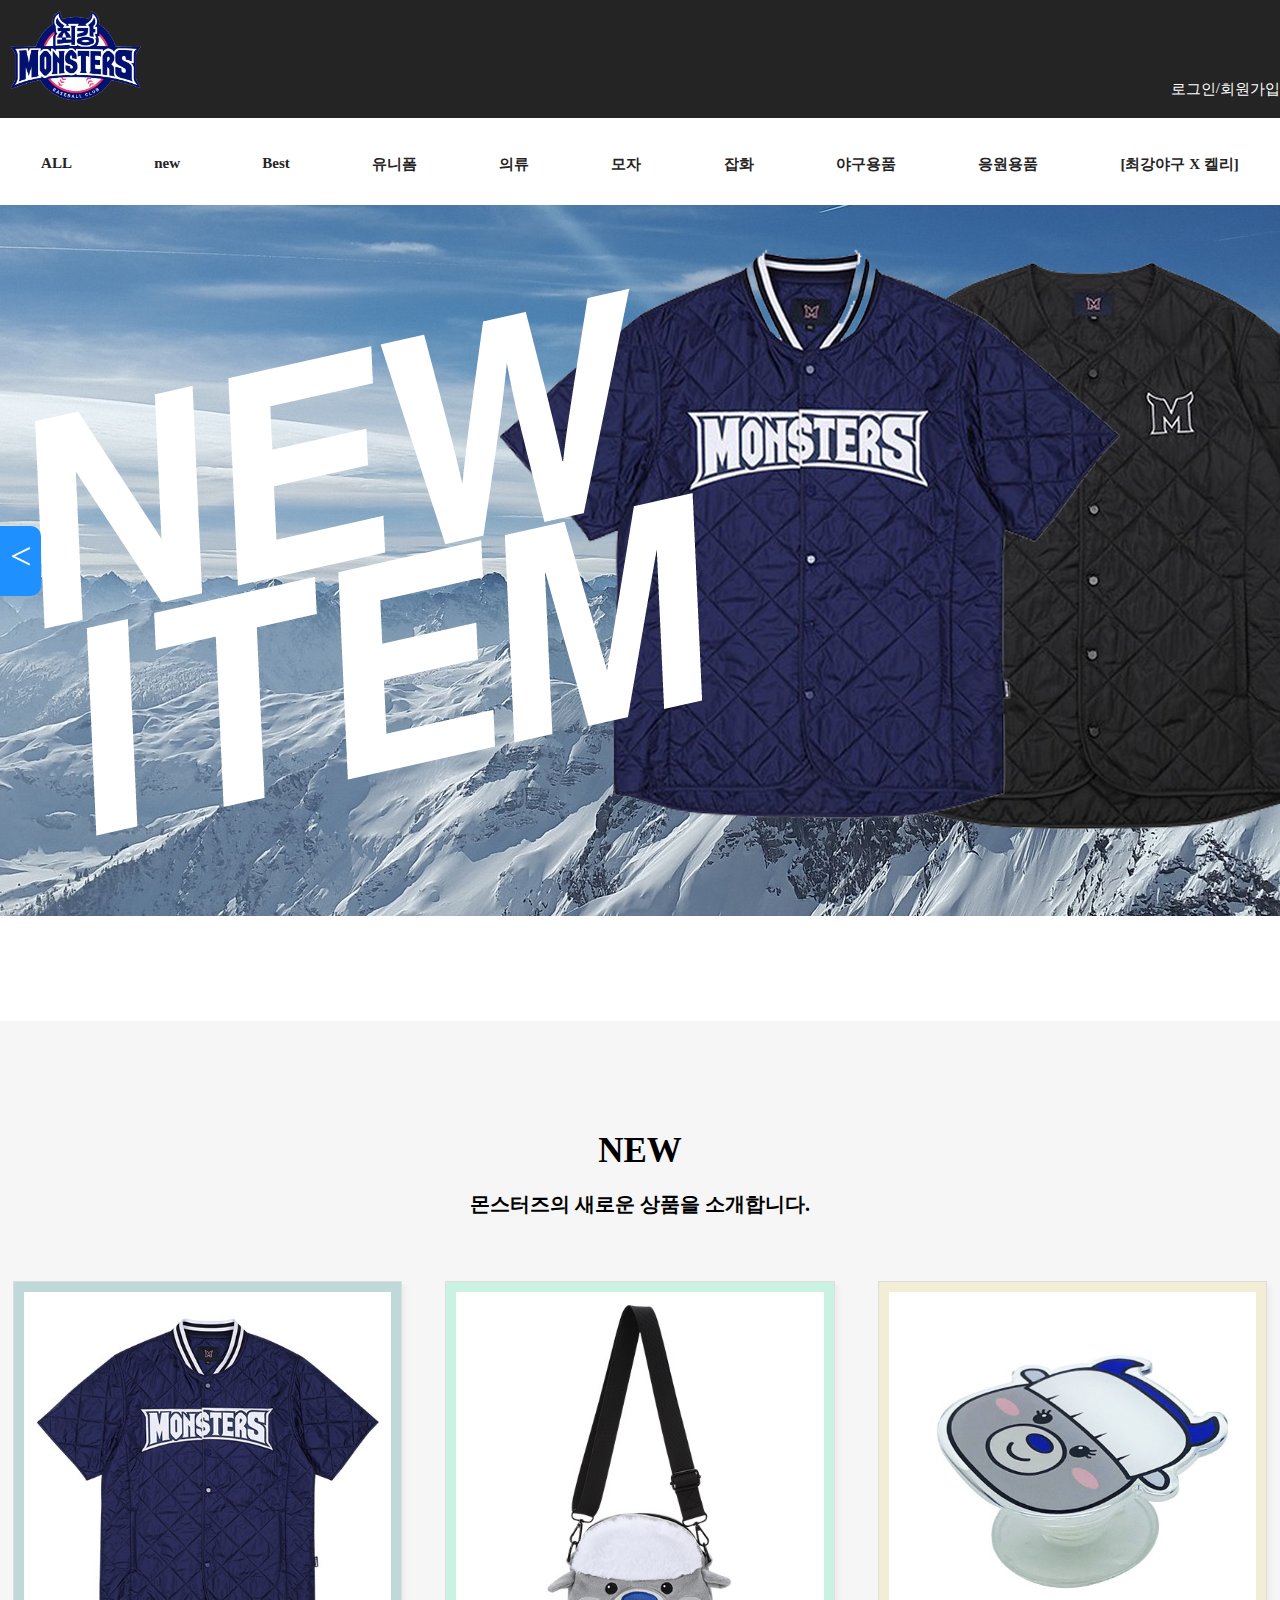
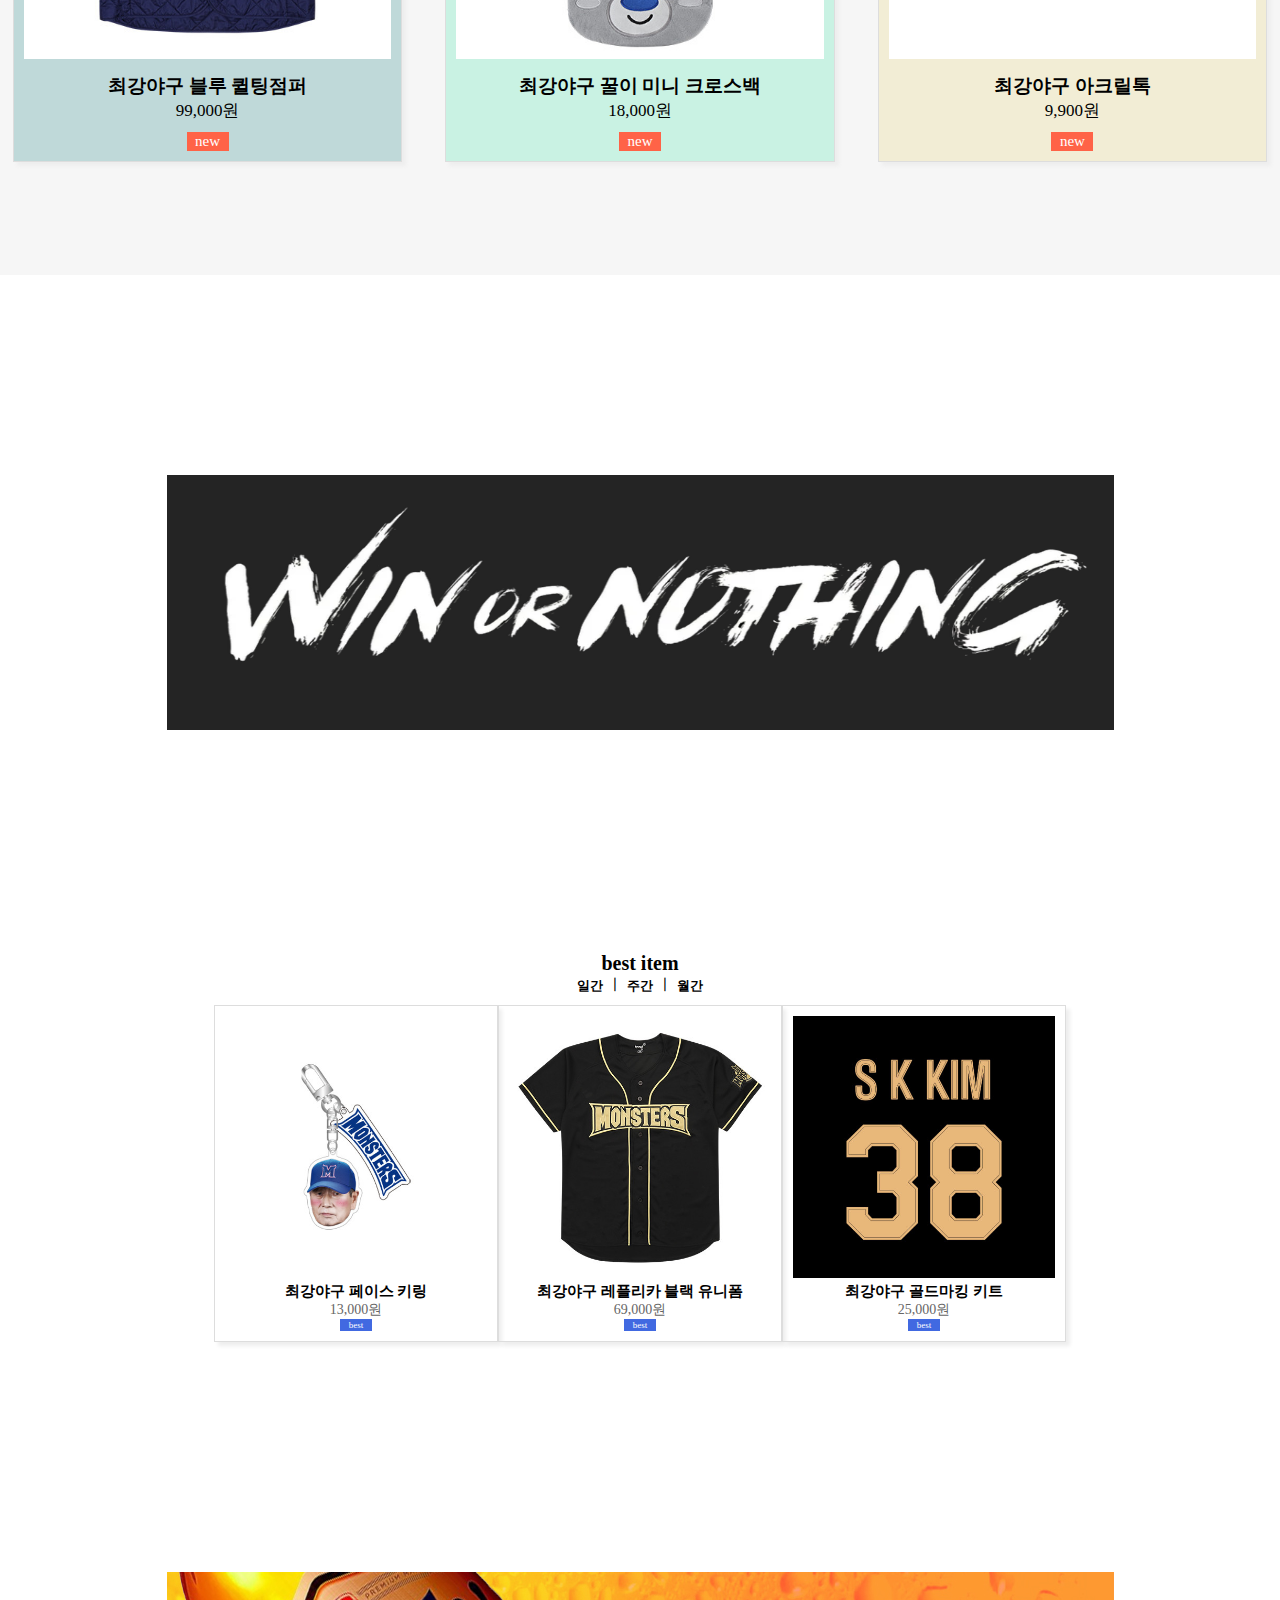
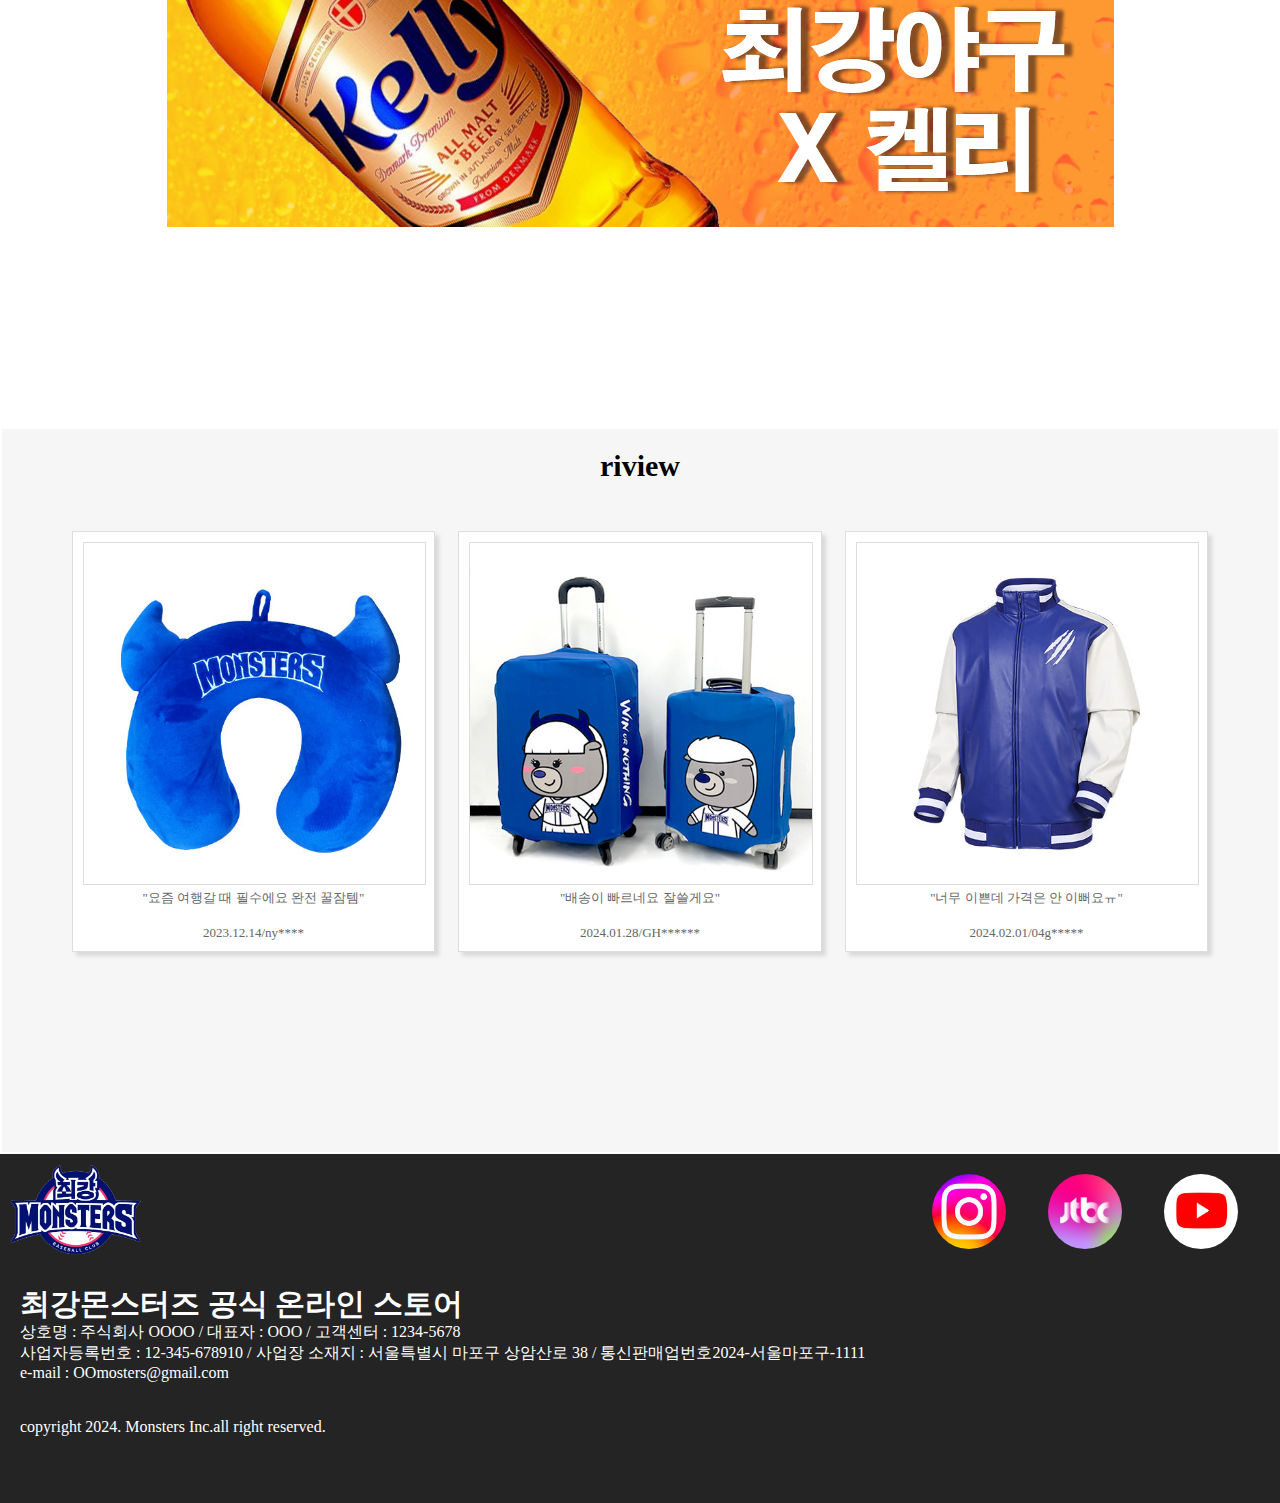
==== commit 702b0961: "2024.02.13" ====
--- a/monsters_goodsstore_main_index.html
+++ b/monsters_goodsstore_main_index.html
@@ -63,13 +63,13 @@
                   <ul class="slide">
                            <li><img src="img/slider/banner1.2.jpg"
                                              alt="dliderimage"></li>
-                           <li><img src="img/slider/Frame2.jpg"
+                           <li><img src="img/slider/Frame5.jpg"
+                                             alt="dliderimage"></li>
+                           <li><img src="img/slider/baner1.1.jpg"
                                              alt="dliderimage"></li>
                            <li><img src="img/slider/Frame3.jpg"
-                                             alt="dliderimage"></li>
-                           <li><img src="img/slider/baner1.1.jpg"
                                                       alt="dliderimage"></li>
-                           <li><img src="img/slider/KEYRING.jpg"
+                           <li><img src="img/slider/KEYRING2.jpg"
                                                                alt="dliderimage"></li>
                   </ul>
                   
--- a/css/commom.css
+++ b/css/commom.css
@@ -1,55 +1,8 @@
 @charset "UTF-8";
-
-header {
-         top: 0;
-         left: 0;
-         width: 100%;
-         height: 200px;
-         overflow-y: auto; margin: 0 auto; padding: 0 ;
-} 
-#box{width: 100%; margin: 0 auto; height: 118px;background-color: #242424; color: #fff;}
-#logo{width: 1440px; margin: 0 auto;}
-#logo img{width: 148px; height: 118px;position: absolute;}
-.login{position: absolute; font-size: 15px; display: flex; margin-top: 80px; width: 1440px;justify-content: flex-end;} 
-.login a{color: #fff;}
-
-nav{margin: 0 auto; width: 1440px; height: 82px; background-color: #fff;}
-nav ul{overflow: hidden; background-color: #fff; opacity: 1; transition: 0.3s; border: 0;  margin: 0 auto; text-align: center; display: flex; justify-content: center;}
-nav ul li{ margin-left: 30px;
-}
-nav ul li a{display: block; text-align: center; padding: 14px 16px; font-size: 15px; color: #242424; font-weight: bold;
- margin-top: 30px;}
-nav ul li a:hover{color: red;}
-
-#b{width: 50px; height: 50px; margin-top: 20px; margin-right: 10px;}
 
 
 
-
-
-
-
-
-
-
-footer {
-         top: 0;
-         left: 0;
-         width: 100%;
-         height: 349px;
-         background-color: #242424;
-         overflow-y: auto;margin: 0 auto;padding: 0 ;
-}
-#logo2{width: 1440px; margin: 0 auto;}
-#logo2 img{width: 148px; height: 118px; position: absolute;}
-#sns{width: 1440px; margin: 0 auto; margin-top: 20px;}
-#sns img{width: 74px; height: 75px; border-radius: 50%; margin-right: 42px; float: right;}
-#sns img:hover { transform: scale(1.2); transition: all 0.3s ease-in-out; }
-#text{width: 1440px; margin: 0 auto; color: #fff; margin-top: 120px;}
-
-
-
-@media (max-width:768px) {
+@media (max-width:599px) {
 
          header {
                   top: 0;
@@ -59,16 +12,15 @@
                   overflow-y: auto; margin: 0 auto; padding: 0 ;
          }
 
-         header #box{width: 100%; margin: 0 auto; display: flex; justify-content:flex-start;}
+         header #box{width: 100%; height: 118px;margin: 0 auto; display: flex; justify-content:flex-start; background-color: #242424;}
         
          header nav{display: none;}
 
-        
-         .logo {width: 768px;  background-color: #242424; color:#fff; text-align: center; margin: 0 auto;}
+         #logo {width: 599px;  background-color: #242424; color:#fff;  margin: 0 auto;}
 
-         .logo img{width: 148px; height: 118px;}
+         #logo img{width: 148px; height: 118px; position: absolute;}
 
-         .login{ font-size: 15px; display: flex; margin-top: 80px; width: 599px;justify-content: flex-end;} 
+         .login{width: 100%;font-size: 15px; display: flex; margin-top: 80px;;justify-content: flex-end; position: absolute; } 
          .login a{color: #fff;}
 
          .overlay {height: 100%; width: 0; position: fixed; z-index:103; top: 0; left: 0; background-color: rgb(0,0,0); background-color: rgba(0,0,0,0.9); overflow-x: hidden; transition: 0.5s;}
@@ -76,6 +28,11 @@
          .overlay a { padding:10px; line-height:160%; text-decoration: none; font-size: 30px; color: #818181;  transition: 0.3s; font-weight: bold; display: block;}
          .overlay a:hover, .overlay a:focus {color: #f1f1f1;}
          .overlay .closebtn {position: absolute; top: 20px; right: 45px; font-size: 60px;}
+
+         #b{width: 50px; height: 50px; margin-top: 20px; margin-right: 10px;}
+
+
+
 
 
          footer {
@@ -87,13 +44,120 @@
                   overflow-y: auto;margin: 0 auto;padding: 0 ;
          }
          
-         #logo2{width: 599px; margin: 0 auto;}
+         #logo2{width: 100%; margin: 0 auto;}
          #logo2 img{width: 148px; height: 118px; position: absolute;}
-         #sns{width: 599px; margin: 0 auto; margin-top: 20px;}
+         #sns{width: 100%; margin: 0 auto; margin-top: 20px;}
          #sns img{width: 50px; height: 50px; border-radius: 50%; margin-right: 20px; float: right;}
          #sns img:hover { transform: scale(1.2); transition: all 0.3s ease-in-out; }
-         #text{width: 599px; margin: 0 auto; color: #fff; margin-top: 120px; font-size: 11px; }
+         #text{ margin: 0 auto; color: #fff; margin-top: 120px; font-size: 11px; padding-left: 10px; padding-right: 10px;}
          
+
+       }
+
+       @media(min-width:600px){
+
+        header {
+          top: 0;
+          left: 0;
+          width: 100%;
+          height: 200px;
+          overflow-y: auto; margin: 0 auto; padding: 0 ;
+ } 
+
+ #box{width: 100%; margin: 0 auto; height: 118px;background-color: #242424; color: #fff;}
+ #logo{width: 100%; margin: 0 auto;}
+ #logo img{width: 148px; height: 118px;position: absolute;}
+ .login{width: 100%;;position: absolute; font-size: 15px; display: flex; margin-top: 80px; justify-content: flex-end;} 
+ .login a{color: #fff;}
+ 
+ nav{margin: 0 auto; width: 100%; height: 82px; background-color: #fff; display: flex; }
+ nav ul{width: 100%;overflow: hidden; background-color: #fff; opacity: 1; transition: 0.3s; border: 0;  margin: 0 auto; text-align: center; display: flex; justify-content: space-around; }
+
+ nav ul li a{display: block; text-align: center; padding: 7px 8px; font-size: 15px; color: #242424; font-weight: bold;
+  margin-top: 30px;}
+ nav ul li a:hover{color: red;border-bottom:2px solid red;}
+ 
+ #b{display: none;}
+ #myNav{display: none;}
+ 
+ 
+ 
+ footer {
+          top: 0;
+          left: 0;
+          width: 100%;
+          height: 349px;
+          background-color: #242424;
+          overflow-y: auto;margin: 0 auto;padding: 0 ;
+ }
+ #logo2{width: 100%; margin: 0 auto;}
+ #logo2 img{width: 148px; height: 118px; position: absolute;}
+ #sns{width: 100%; margin: 0 auto; margin-top: 20px;}
+ #sns img{width: 74px; height: 75px; border-radius: 50%; margin-right: 42px; float: right;}
+ #sns img:hover { transform: scale(1.2); transition: all 0.3s ease-in-out; }
+ #text{ margin: 0 auto; color: #fff; margin-top: 120px; padding-left: 20px;
+padding-right: 10px;}
+ #text p{margin-top: 30px;}
+
+     }
+
+
+
+
+
+
+    @media(min-width:1440px){
+
+      header {
+          top: 0;
+          left: 0;
+          width: 100%;
+          height: 200px;
+          overflow-y: auto; margin: 0 auto; padding: 0 ;
+ } 
+ #box{width: 100%; margin: 0 auto; height: 118px;background-color: #242424; color: #fff;}
+ #logo{width: 1440px; margin: 0 auto;}
+ #logo img{width: 148px; height: 118px;position: absolute;}
+ .login{width: 1440px; position: absolute;
+  font-size: 15px;
+  display: flex;
+  margin-top: 80px;
+  
+  justify-content: flex-end;} 
+ .login a{color: #fff; }
+ 
+ nav{margin: 0 auto;  height: 82px; background-color: #fff;}
+ nav ul{overflow: hidden; background-color: #fff; opacity: 1; transition: 0.3s; border: 0;  margin: 0 auto; text-align: center; display: flex; justify-content: center;}
+ nav ul li{ margin-left: 30px;
+ }
+ nav ul li a{display: block; text-align: center; padding: 14px 16px; font-size: 15px; color: #242424; font-weight: bold;
+  margin-top: 30px;}
+ nav ul li a:hover{color: red; border-bottom:2px solid red;}
+ 
+ #b{display: none;}
+ #myNav{display: none;}
+ 
+ 
+ 
+ footer {
+          top: 0;
+          left: 0;
+          width: 100%;
+          height: 349px;
+          background-color: #242424;
+          overflow-y: auto;margin: 0 auto;padding: 0 ;
+ }
+ #logo2{width: 1440px; margin: 0 auto;}
+ #logo2 img{width: 148px; height: 118px; position: absolute;}
+ #sns{width: 1440px; margin: 0 auto; margin-top: 20px;}
+ #sns img{width: 74px; height: 75px; border-radius: 50%; margin-right: 42px; float: right;}
+ #sns img:hover { transform: scale(1.2); transition: all 0.3s ease-in-out; }
+ 
+ #text{width: 1440px;  margin: 0 auto; color: #fff; margin-top: 120px;
+padding-left: 20px;}
+ #text p{margin-top: 30px;}
+
+
 
        }
 
--- a/css/goodsmain.css
+++ b/css/goodsmain.css
@@ -10,11 +10,11 @@
                 }
               
                 .slide {
-                  width: 2995px;
+                  width: 2500px;
                 }
               
                 .slide li {
-                  width: 599px;
+                  width: 500px;
                   height: auto;
                   float: left;
                 }
@@ -176,7 +176,7 @@
               
               
                 #bar1 {
-                  width: 70%;
+                  width: 80%;
                   height: auto;
                   margin: 100px auto;
                   background-color: #242424;
@@ -283,7 +283,7 @@
               
               
                 #bar2 {
-                  width: 70%;
+                  width: 80%;
                   height: auto;
                   margin: 100px auto;
                   background-color: white;
@@ -354,7 +354,7 @@
 
 @media(min-width:600px){
          #sliderwrap {
-                  width: 1440px;
+                  width: 100%;
                   height: 711px;
                   margin: 5px auto;
                   position: relative;
@@ -366,8 +366,8 @@
                 }
                 
                 .slide li {
-                  width: 1440px;
-                  height: 711px;
+                  max-width: 100%;
+                  height: auto;
                   float: left;
                 }
                 
@@ -403,18 +403,23 @@
                   font-size: 38px;
                   color: #fff;
                   line-height: 40px;
-                
-                  background: rgba(0, 0, 0, 0.6);
+              
+                  background: dodgerblue;
                   cursor: pointer;
                   height: 50px;
                   transform: translateY(-50%);
                   border-radius: 50%;
                 }
-                
+              
                 span:hover {
                   background: rgba(255, 255, 255, 0.8);
                   color: #000;
                 }
+
+                span:active{
+                  transform: translateY(-48%);
+                }
+              
                 
                 .prev {
                   left: 0;
@@ -432,7 +437,7 @@
                   top: 0;
                   left: 0;
                   width: 100%;
-                  height: 3411px;
+                  height: 100%;
                   background-color: #fff;
                   overflow-y: auto;
                   margin: 0 auto;
@@ -442,12 +447,13 @@
                 
                 #new {
                   width: 100%;
-                  height: 690px;
+                  height: auto;
                   margin: 0 auto;
                   background-color: #f6f6f6;
                   margin-top: 100px;
                   display: flex;
                   flex-wrap: wrap;
+                  padding-bottom: 30px;
                 }
                 
                 #new h3 {
@@ -492,8 +498,8 @@
                 }
                 
                 #newb .new1 {
-                  width: 400px;
-                  height: 470px;
+                  width: 45%;
+                  height: auto;
                   background-color: #d9d9d9;
                   border: 1px solid #ddd;
                   padding: 10px;
@@ -686,77 +692,103 @@
                 
                 
                 #bar1 {
-                  width: 947px;
-                  height: 255px;
-                  margin: 100px auto;
+                  width: 70%;
+                  height: auto;
+                  margin: 0 auto;
                   background-color: #242424;
-                }
-                
+                  margin-top: 100px;
+                  margin-bottom: 100px;
+                }
+              
                 #bar1 img {
-                  width: 947px;
-                  height: 255px;
+                  width: 100%;
+                  height: auto
                 }
                 
                 #bar2 {
-                  width: 947px;
-                  height: 255px;
-                  margin: 100px auto;
-                  background-color: #fff;
-                }
-                
+                  width: 80%;
+                  height: auto;
+                  margin: 0 auto;
+                  background-color: white;
+                  margin-top: 100px;
+                  margin-bottom: 100px;
+                }
+              
                 #bar2 img {
-                  width: 947px;
-                  height: 255px;
-                }
-                
+                  width: 100%;
+                  height: auto;
+                }
+              
                 
                 #review {
                   width: 100%;
-                  height: 1021px;
+                  height: auto;
                   background-color: #f6f6f6;
                   display: flex;
                   flex-wrap: wrap;
                   justify-content: center;
-                }
-                
-                #review h1 {
-                  width: 100%;
-                  text-align: center;
-                }
+                  border: 2px solid #fff;
+                  box-sizing: border-box;
+                }
+                
+               
                 
                 #view {
                   display: flex;
                   padding: 20px;
                   margin: 3%;
-                  width: 1315px;
-                  height: 727px;
+                  width: 100%;
+                  height: auto;
+                  margin-bottom: 50px;
+                  margin-top: 40px;
                 }
                 
                 #view h3 {
                   text-align: center;
                 }
-                
-                #view p {
-                  text-align: center;
-                }
-                
-                .vvi {
-                  width: 426px;
-                  height: 727px;
-                  background-color: white;
-                  margin: 0 auto;
-                }
-                
-                .vvi img {
-                  width: 425px;
-                  height: 427px;
-                }
-                
-                .vvi p {
-                  text-align: center;
-                }
-                
-                
+
+                #review>h1 {
+                  text-align: center;
+                  width: 100%;
+                  margin-bottom: 30px;
+                }
+              
+                #review p {
+                  text-align: center;
+                  width: 100%;
+                }
+              
+              
+              
+                #view .vvi {
+                  box-shadow: 4px 4px 4px #d9d9d9;
+                  width: 90%;
+                  height: auto;
+                  border: 1px solid #ddd;
+                  padding: 10px;
+                  margin: 1%;
+                  background: white;
+                  margin-bottom: 20px;
+                 
+                }
+              
+                #view img {
+                  max-width: 100%;
+                  border: 1px solid #ddd;
+                }
+              
+                #view img:hover {
+                  opacity: 0.8;
+                }
+              
+              
+                #view .vvi p {
+                  color: #666;
+                  font-size: 13px;
+                }
+
+                
+              
 
 
 }
@@ -812,18 +844,23 @@
                   font-size: 38px;
                   color: #fff;
                   line-height: 40px;
-                
-                  background: rgba(0, 0, 0, 0.6);
+              
+                  background: dodgerblue;
                   cursor: pointer;
                   height: 50px;
                   transform: translateY(-50%);
                   border-radius: 50%;
                 }
-                
+              
                 span:hover {
                   background: rgba(255, 255, 255, 0.8);
                   color: #000;
                 }
+
+                span:active{
+                  transform: translateY(-48%);
+                }
+              
                 
                 .prev {
                   left: 0;
@@ -841,7 +878,7 @@
                   top: 0;
                   left: 0;
                   width: 100%;
-                  height: 3411px;
+                  height: 100%;
                   background-color: #fff;
                   overflow-y: auto;
                   margin: 0 auto;
@@ -851,23 +888,29 @@
                 
                 #new {
                   width: 100%;
-                  height: 690px;
+                  height: auto;
                   margin: 0 auto;
                   background-color: #f6f6f6;
                   margin-top: 100px;
                   display: flex;
                   flex-wrap: wrap;
+                  padding-top: 100px;
+                 padding-bottom: 100px;
                 }
                 
                 #new h3 {
                   text-align: center;
                   width: 100%;
                   margin-top: 10px;
-                }
-                
-                #new p {
-                  width: 100%;
-                  text-align: center;
+                  padding-bottom: 20px;
+                  font-size: 35px;
+                }
+                
+                #new>p {
+                  width: 100%;
+                  text-align: center;
+                  padding-bottom: 50px;
+                  font-size: 20px;
                 }
                 
                 #new .new1:nth-of-type(3) {
@@ -895,15 +938,20 @@
                   max-width: 100%;
                 }
                 
-                 h1 {
+                h1 {
                   padding-top: 10px;
                   font-size: 30px;
                   position: absolute;
                 }
-                
+
+               
+                #newb p{font-size: 17px;
+                padding-bottom: 10px;}
+                
+              
                 #newb .new1 {
-                  width: 400px;
-                  height: 470px;
+                  width: 45%;
+                  height: auto;
                   background-color: #d9d9d9;
                   border: 1px solid #ddd;
                   padding: 10px;
@@ -914,23 +962,23 @@
                 .new1 h5 {
                   text-align: center;
                   margin-top: 10px;
+                  font-size: 19px;
                 }
                 
                 .new1 .red {
                   background-color: tomato;
                   padding: 1px;
-                  font-size: 9px;
+                  font-size: 15px;
                   color: #fff;
                   border: 0;
-                  width: 30px;
-                  text-align: center;
-                  margin: 0 auto;
-                  margin-top: 10px;
+                  width: 40px;
+                  text-align: center;
+                  margin: 0 auto;
                 }
                 
                 #best {
-                  width: 1315px;
-                  height: 690px;
+                  width: 70%;
+                  height: 20%;
                   padding: 20px;
                   box-sizing: border-box;
                   border: 2px solid #fff;
@@ -942,7 +990,7 @@
                 
                 #best h3 {
                   text-align: center;
-                  width: 100%;
+                  font-size: 20px;
                 }
                 
                 #box1 {
@@ -974,7 +1022,7 @@
                   height: auto;
                   border: 1px solid #ddd;
                   padding: 10px;
-                  margin: 1%;
+                  margin: 1% auto;
                 }
                 
                 #box1 .box img {
@@ -1095,8 +1143,10 @@
                 #bar1 {
                   width: 947px;
                   height: 255px;
-                  margin: 100px auto;
+                  margin: 0 auto;
                   background-color: #242424;
+                  margin-top: 200px;
+                  margin-bottom: 200px;
                 }
                 
                 #bar1 img {
@@ -1107,8 +1157,10 @@
                 #bar2 {
                   width: 947px;
                   height: 255px;
-                  margin: 100px auto;
+                  margin: 0 auto;
                   background-color: #fff;
+                  margin-bottom: 200px;
+                  margin-top: 200px;
                 }
                 
                 #bar2 img {
@@ -1117,52 +1169,76 @@
                 }
                 
                 
+
                 #review {
                   width: 100%;
-                  height: 1021px;
+                  height: auto;
                   background-color: #f6f6f6;
                   display: flex;
                   flex-wrap: wrap;
                   justify-content: center;
-                }
-                
-                #review h1 {
-                  width: 100%;
-                  text-align: center;
-                }
+                  border: 2px solid #fff;
+                  box-sizing: border-box;
+                  margin: 0 auto;
+                  padding-bottom: 100px;
+                }
+                
+              
                 
                 #view {
                   display: flex;
                   padding: 20px;
                   margin: 3%;
-                  width: 1315px;
-                  height: 727px;
+                  width: 1440px;
+                  height: auto;
+                  margin-bottom: 60px;
+                  margin-top: 70px;
                 }
                 
                 #view h3 {
                   text-align: center;
                 }
-                
-                #view p {
-                  text-align: center;
-                }
-                
-                .vvi {
-                  width: 426px;
-                  height: 727px;
-                  background-color: white;
-                  margin: 0 auto;
-                }
-                
-                .vvi img {
-                  width: 425px;
-                  height: 427px;
-                }
-                
-                .vvi p {
-                  text-align: center;
-                }
-                
+
+                #review>h1 {
+                  text-align: center;
+                  width: 100%;
+                  margin-bottom: 30px;
+                  margin-top: 10px;
+                }
+              
+                #review p {
+                  text-align: center;
+                  width: 100%;
+                }
+              
+              
+              
+                #view .vvi {
+                  box-shadow: 4px 4px 4px #d9d9d9;
+                  width: 90%;
+                  height: auto;
+                  border: 1px solid #ddd;
+                  padding: 10px;
+                  margin: 1%;
+                  background: white;
+                  margin-bottom: 20px;
+                 
+                }
+              
+                #view img {
+                  max-width: 100%;
+                  border: 1px solid #ddd;
+                }
+              
+                #view img:hover {
+                  opacity: 0.8;
+                }
+              
+              
+                #view .vvi p {
+                  color: #666;
+                  font-size: 13px;
+                }
 
 
 }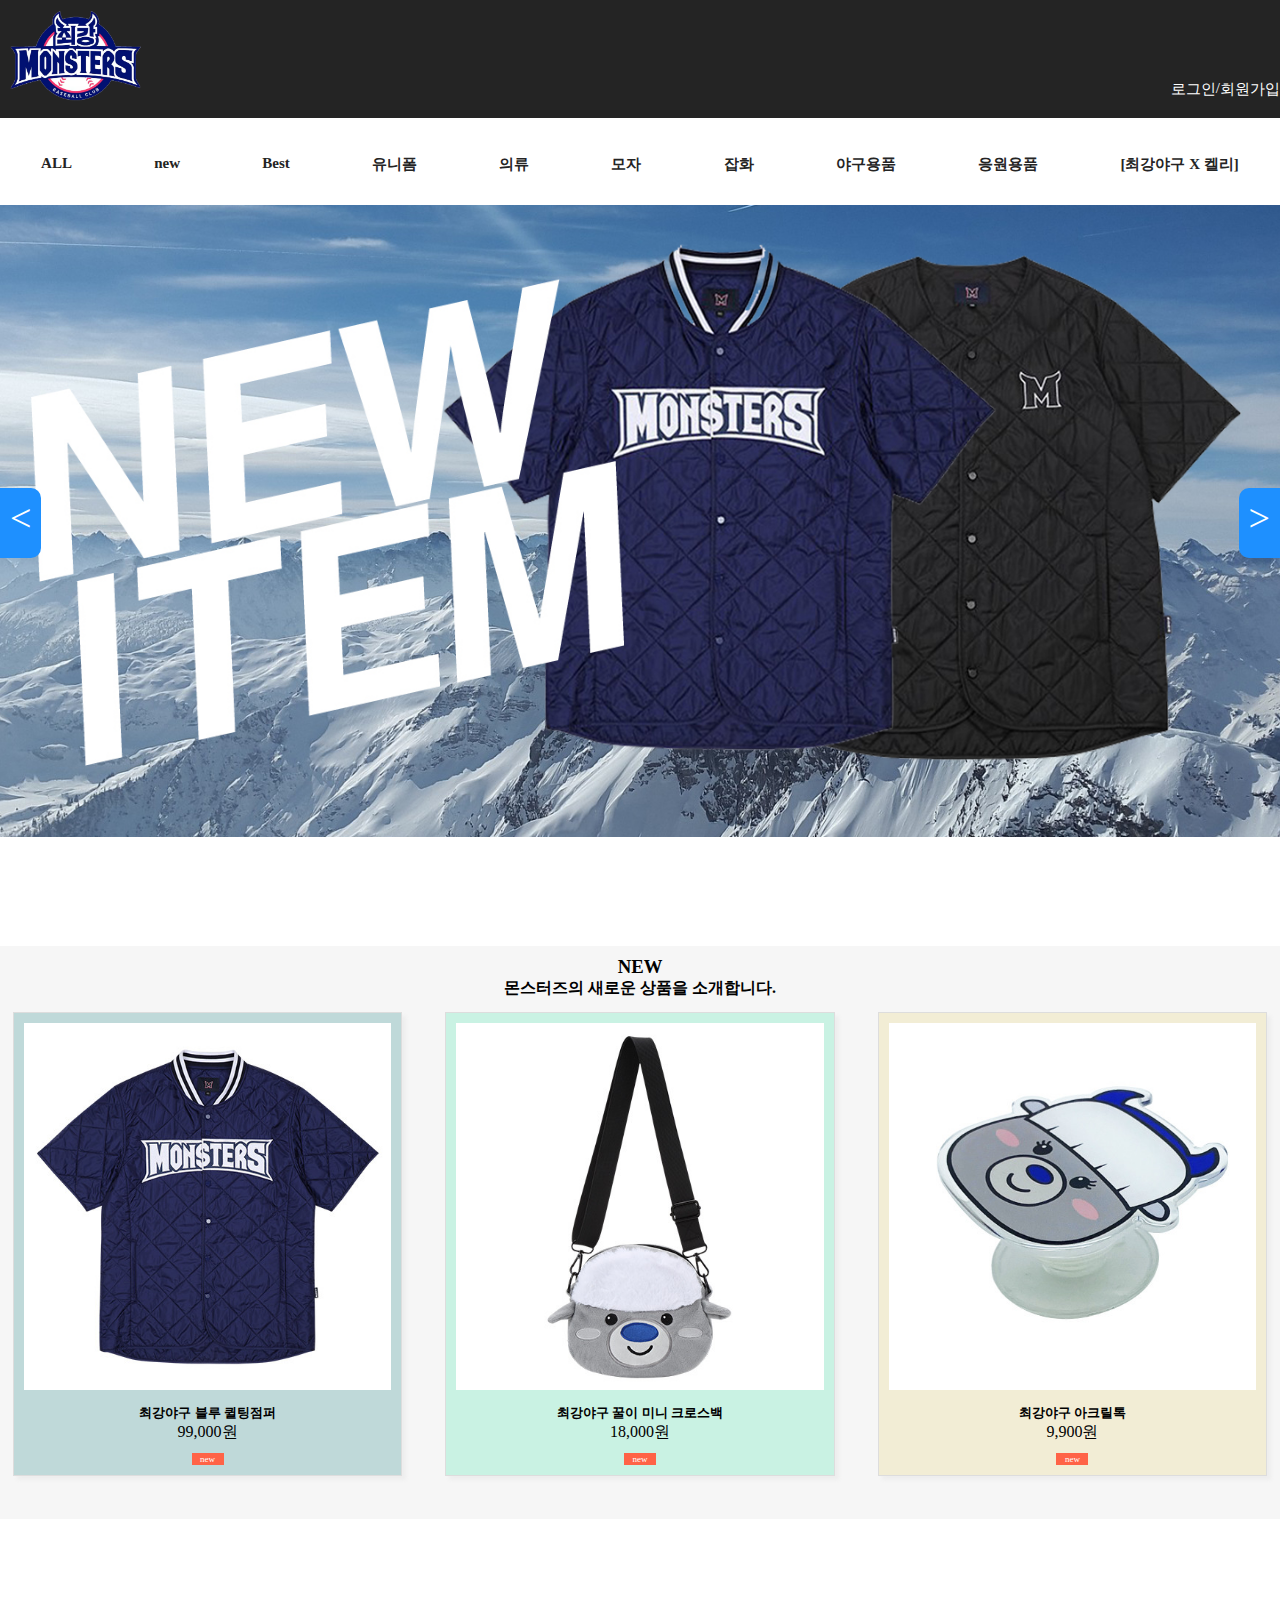
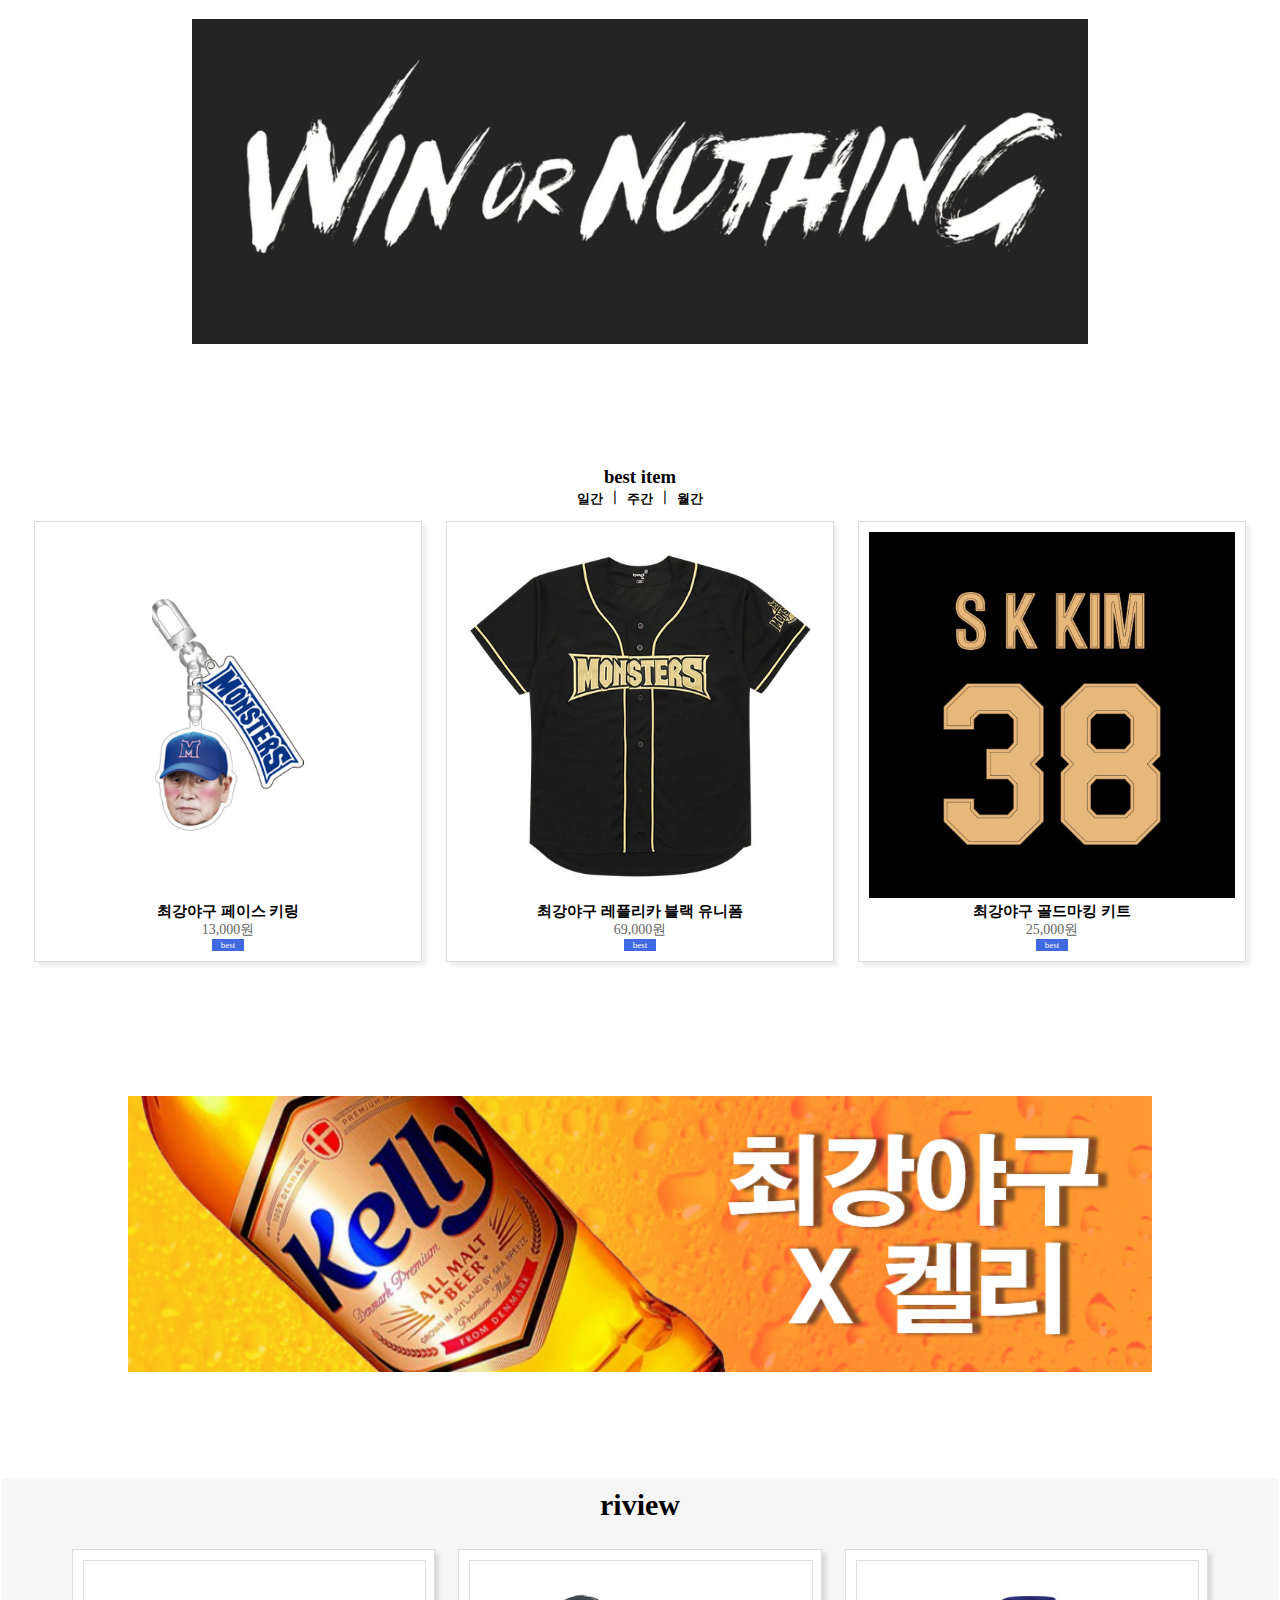
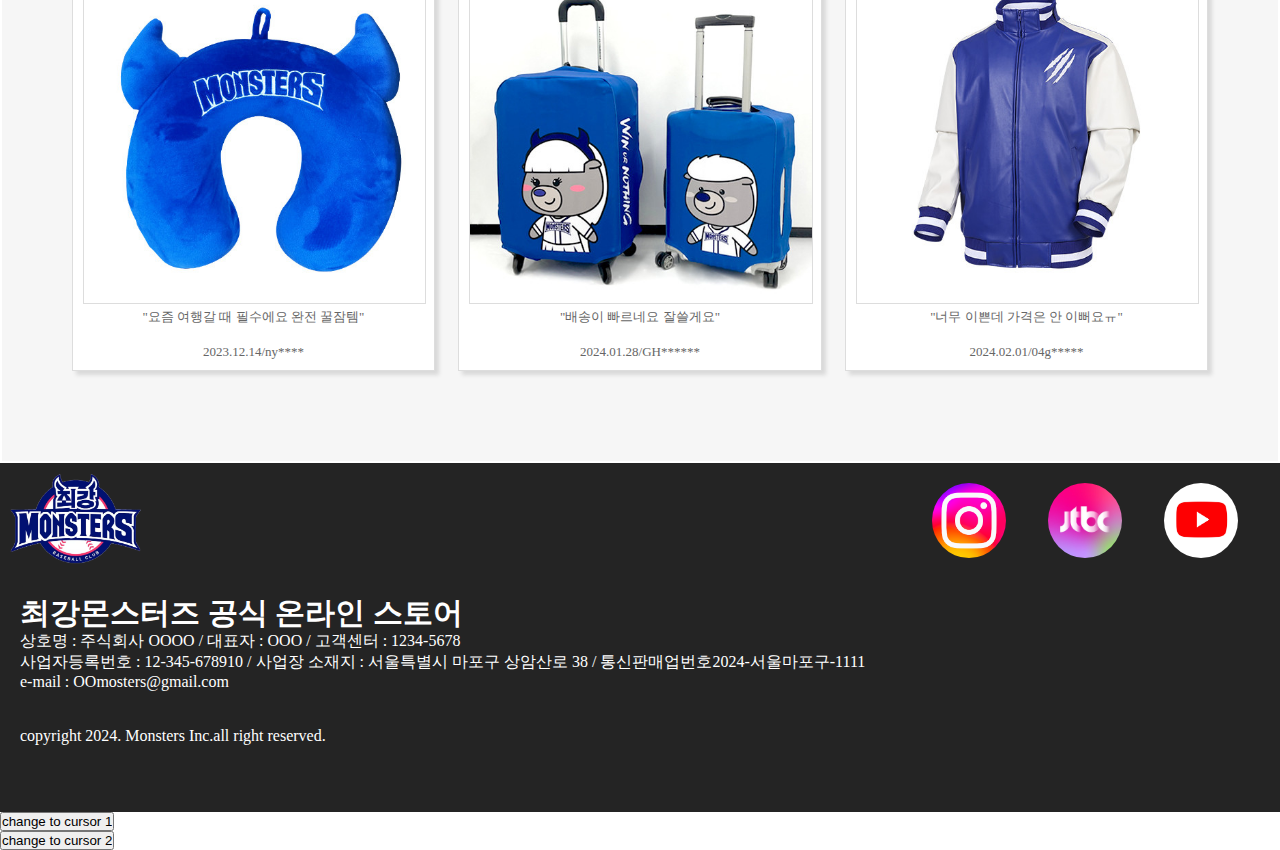
==== commit d1c54250: "2024.02.13ver2" ====
--- a/monsters_goodsstore_main_index.html
+++ b/monsters_goodsstore_main_index.html
@@ -347,6 +347,10 @@
                            copyright 2024. Monsters Inc.all right reserved.</p>
                   </div>
          </footer>
+         <form>
+            <input type="button" value="change to cursor 1" onclick="changeToCursor1()"/><br>
+            <input type="button" value="change to cursor 2" onclick="changeToCursor2()"/>
+         </form>
          <script src="goodssmain.js"></script>
 </body>
 
--- a/css/goodsmain.css
+++ b/css/goodsmain.css
@@ -10,23 +10,23 @@
                 }
               
                 .slide {
-                  width: 2500px;
-                }
+                  width: 500%;
+                }
+
+                .slide ul{overflow: hidden;}
               
                 .slide li {
-                  width: 500px;
+                  width: 20%;
                   height: auto;
                   float: left;
                 }
               
                 .slide li img {
-                  -o-object-fit: cover;
+                  
                   object-fit: cover;
                   width: 100%;
                   height: 100%;
-                  -webkit-user-select: none;
-                  -moz-user-select: none;
-                  -ms-user-select: none;
+                 
                   user-select: none;
                 }
               
@@ -352,33 +352,32 @@
 
 }
 
-@media(min-width:600px){
+@media(min-width:600px) and (max-width:1456px){
          #sliderwrap {
                   width: 100%;
-                  height: 711px;
+                  height: auto;
                   margin: 5px auto;
                   position: relative;
                   overflow: hidden;
                 }
                 
                 .slide {
-                  width: 7200px;
-                }
+                  width: 500%;
+                }
+
+                .slide ul{overflow: hidden;}
                 
                 .slide li {
-                  max-width: 100%;
+                  width: 20%;
                   height: auto;
                   float: left;
                 }
                 
                 .slide li img {
-                  -o-object-fit: cover;
+                 
                   object-fit: cover;
                   width: 100%;
                   height: 100%;
-                  -webkit-user-select: none;
-                  -moz-user-select: none;
-                  -ms-user-select: none;
                   user-select: none;
                 }
                 
@@ -793,7 +792,7 @@
 
 }
 
-@media(min-width:1100px){
+@media(min-width:1457px){
          #sliderwrap {
                   width: 1440px;
                   height: 711px;
@@ -813,13 +812,9 @@
                 }
                 
                 .slide li img {
-                  -o-object-fit: cover;
                   object-fit: cover;
                   width: 100%;
                   height: 100%;
-                  -webkit-user-select: none;
-                  -moz-user-select: none;
-                  -ms-user-select: none;
                   user-select: none;
                 }
                 
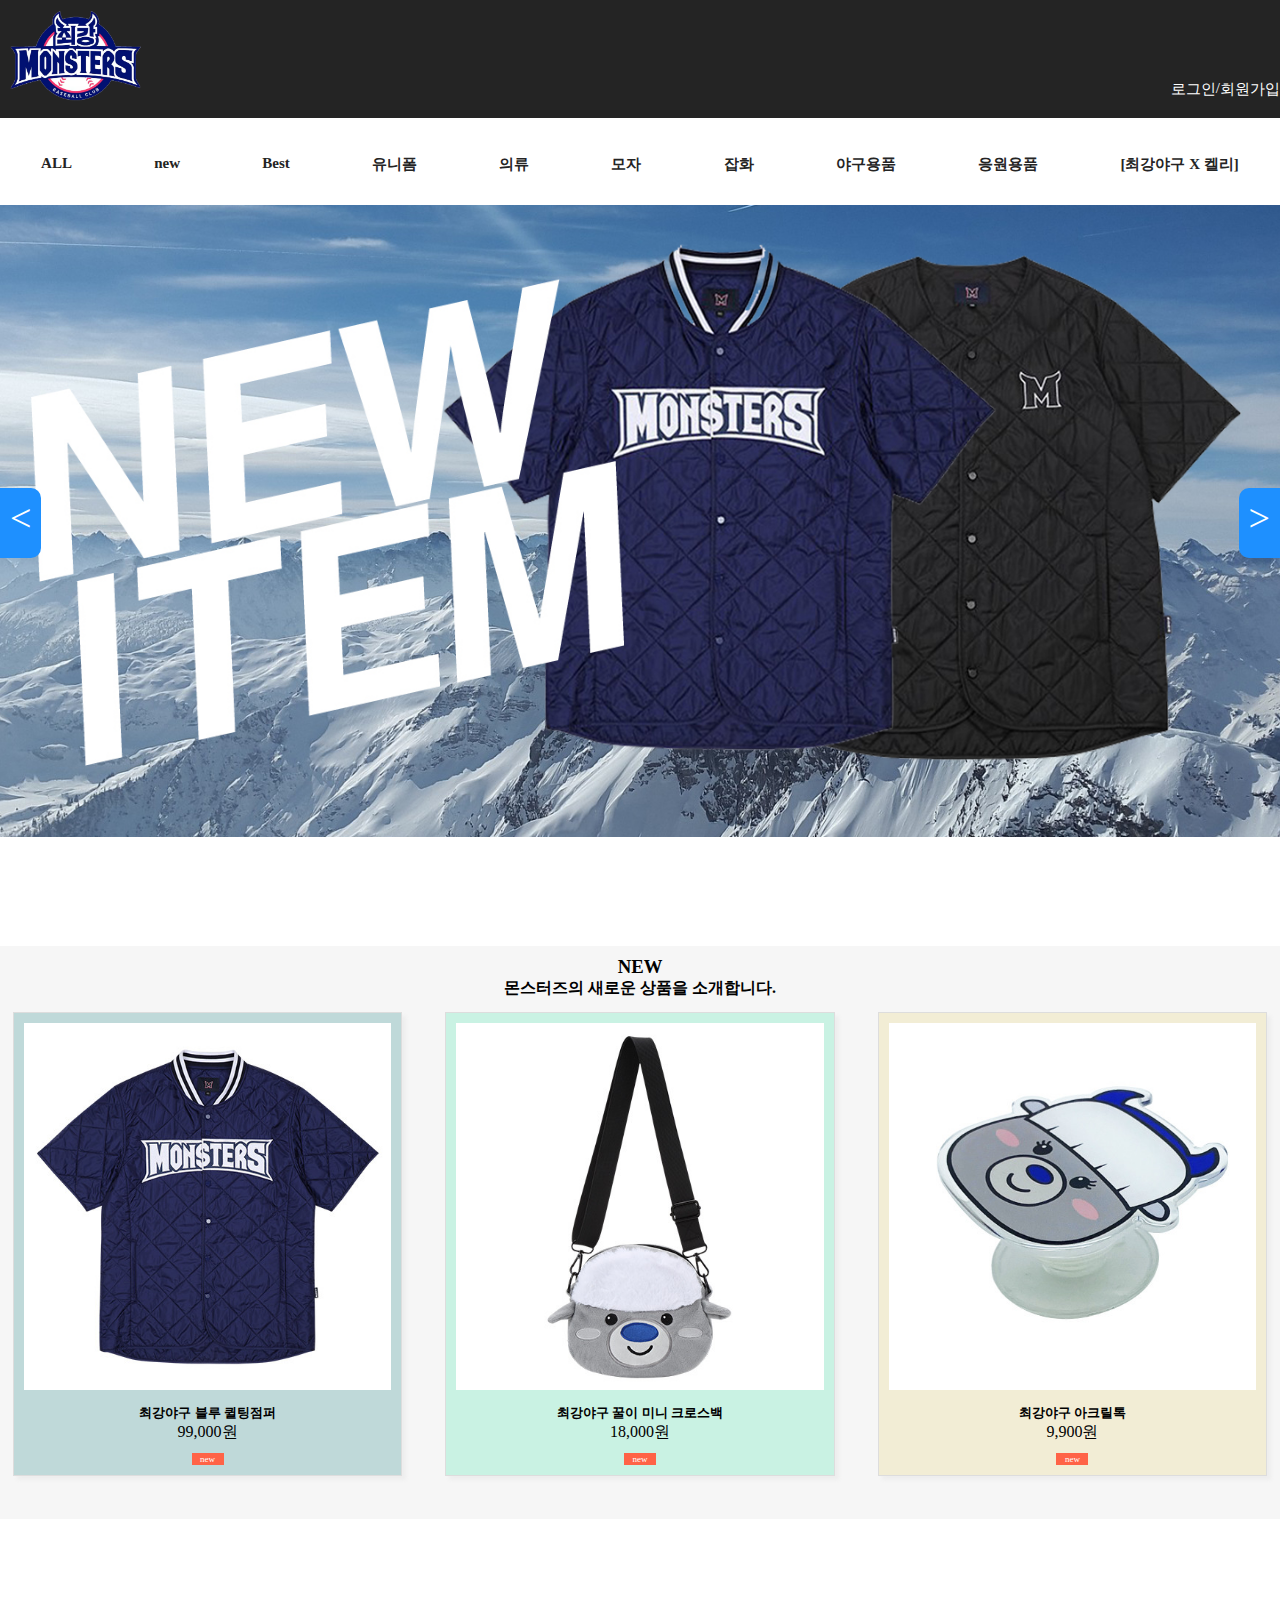
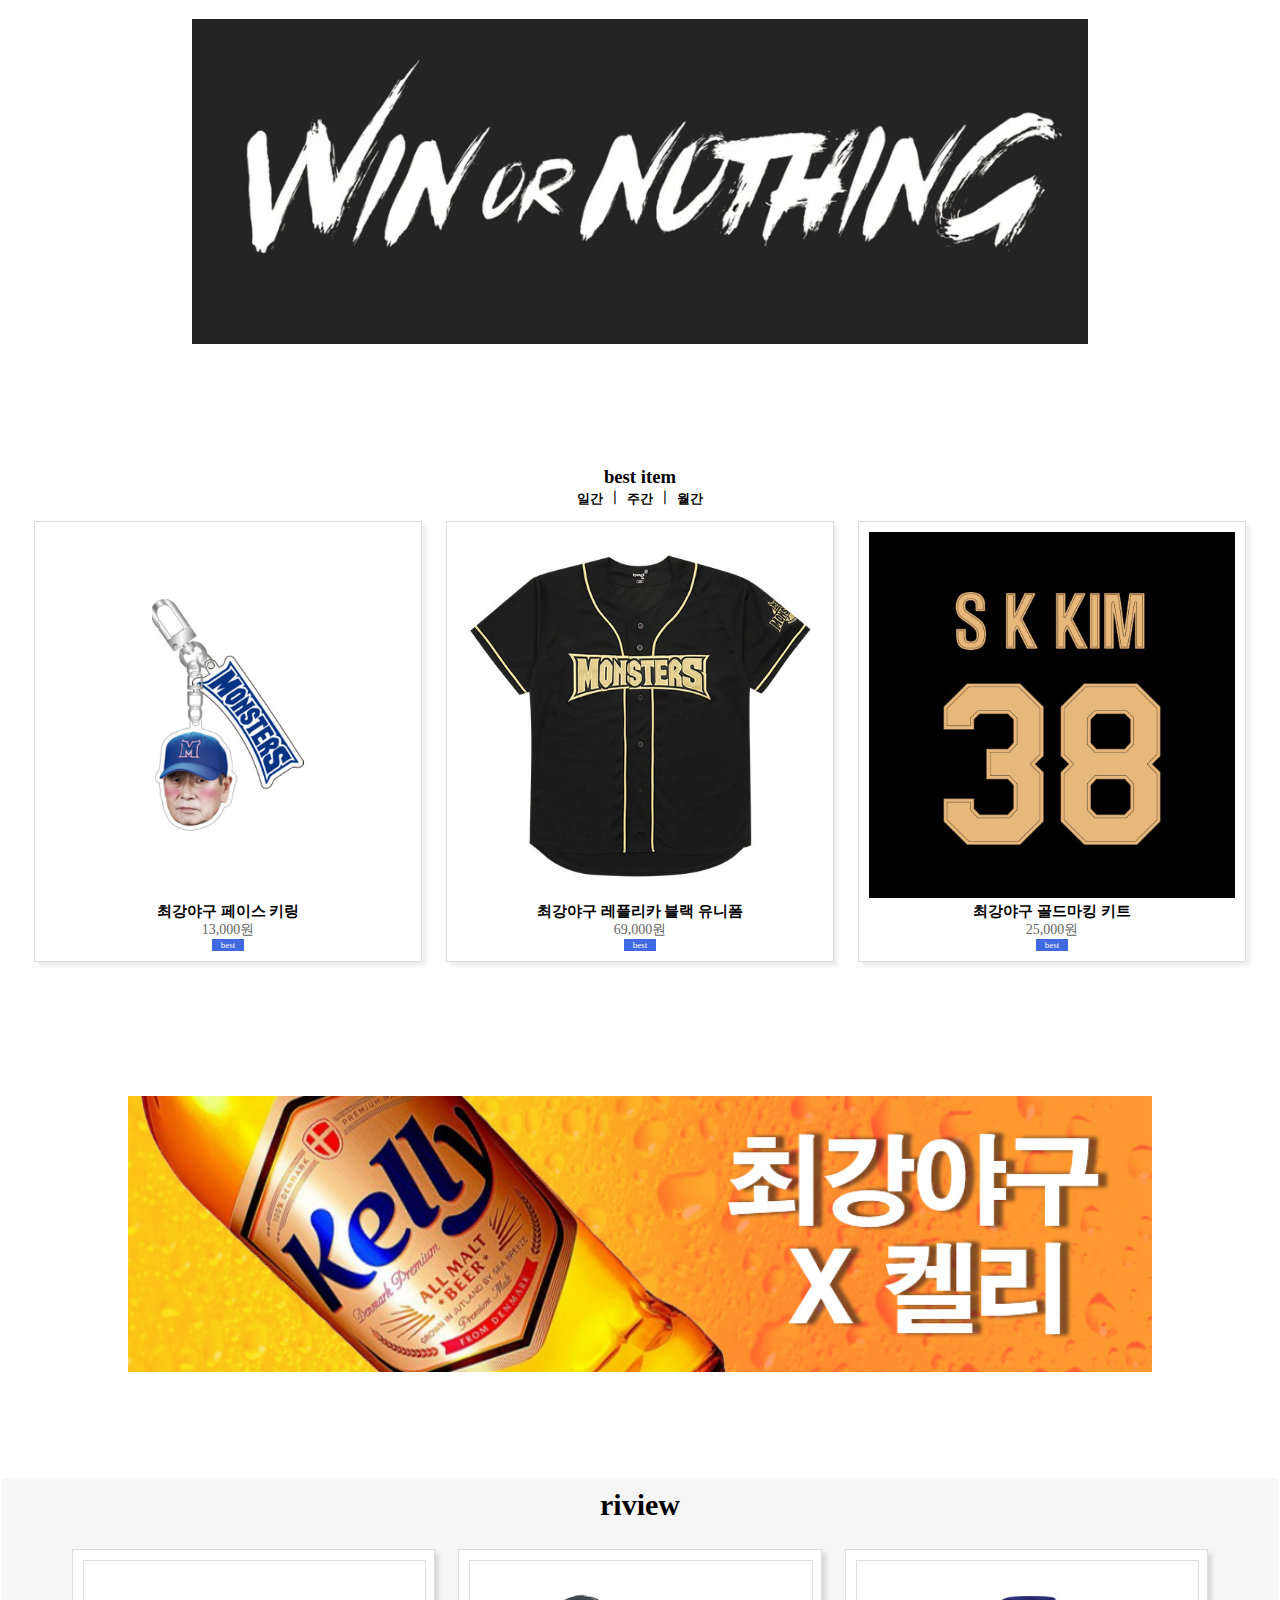
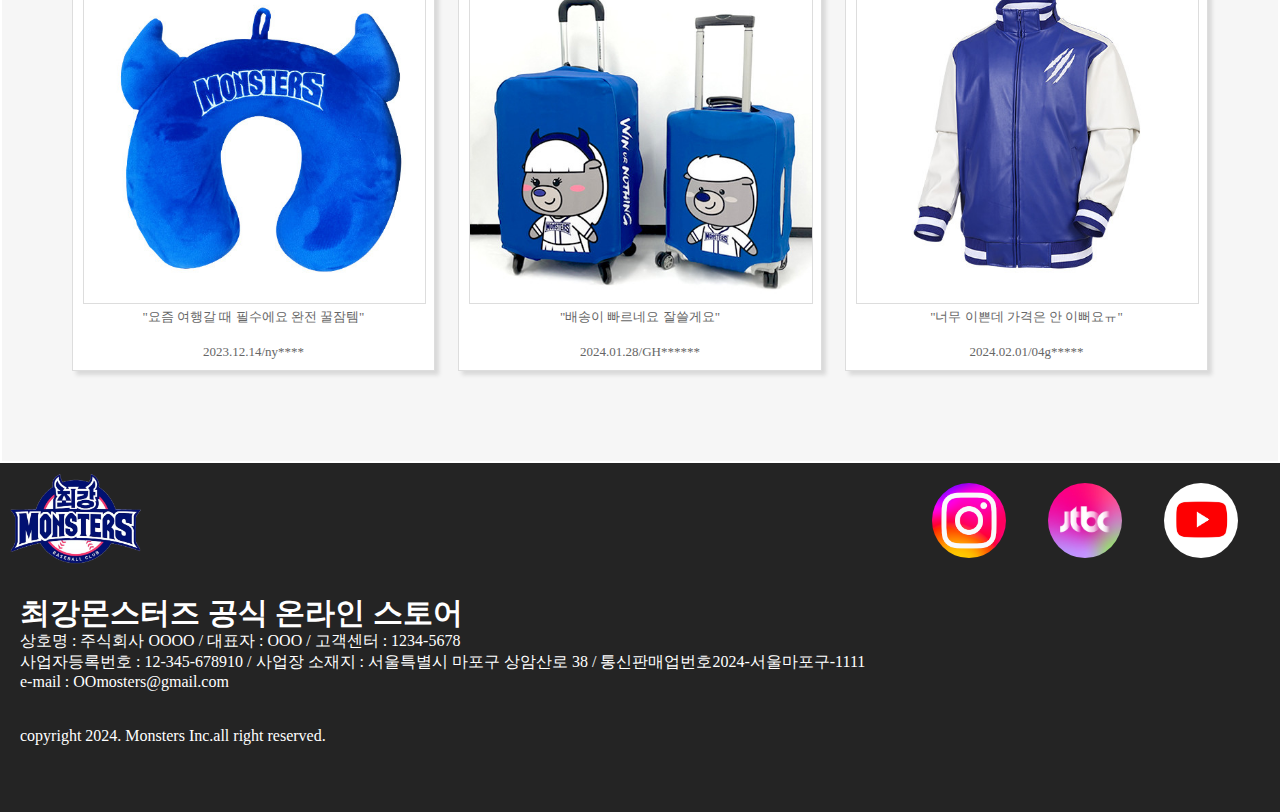
==== commit a139b1a7: "2024.02.16" ====
--- a/monsters_goodsstore_main_index.html
+++ b/monsters_goodsstore_main_index.html
@@ -4,7 +4,7 @@
 <head>
          <meta charset="UTF-8">
          <meta name="viewport" content="width=device-width, initial-scale=1.0">
-         <title>mostersstore</title>
+         <title>mostersstore_main</title>
          <link href="css/reset.css" rel="stylesheet">
          <link href="css/commom.css" rel="stylesheet">
          <link href="css/goodsmain.css" rel="stylesheet">
@@ -65,7 +65,7 @@
                                              alt="dliderimage"></li>
                            <li><img src="img/slider/Frame5.jpg"
                                              alt="dliderimage"></li>
-                           <li><img src="img/slider/baner1.1.jpg"
+                           <li><img src="img/slider/Frame7.png"
                                              alt="dliderimage"></li>
                            <li><img src="img/slider/Frame3.jpg"
                                                       alt="dliderimage"></li>
@@ -347,10 +347,6 @@
                            copyright 2024. Monsters Inc.all right reserved.</p>
                   </div>
          </footer>
-         <form>
-            <input type="button" value="change to cursor 1" onclick="changeToCursor1()"/><br>
-            <input type="button" value="change to cursor 2" onclick="changeToCursor2()"/>
-         </form>
          <script src="goodssmain.js"></script>
 </body>
 
--- a/css/goodsmain.css
+++ b/css/goodsmain.css
@@ -878,6 +878,7 @@
                   overflow-y: auto;
                   margin: 0 auto;
                   padding: 0;
+              
                 }
                 
                 
@@ -941,7 +942,8 @@
 
                
                 #newb p{font-size: 17px;
-                padding-bottom: 10px;}
+                padding-bottom: 10px;
+              text-align: center;}
                 
               
                 #newb .new1 {
@@ -1017,7 +1019,7 @@
                   height: auto;
                   border: 1px solid #ddd;
                   padding: 10px;
-                  margin: 1% auto;
+                  margin: 1%;
                 }
                 
                 #box1 .box img {
@@ -1037,7 +1039,9 @@
                 #box1 .box p {
                   color: #666;
                   font-size: 14px;
-                }
+                  text-align: center;
+                }
+
                 
                 #box1 .red {
                   background-color: royalblue;
@@ -1076,6 +1080,7 @@
                 #box2 .box p {
                   color: #666;
                   font-size: 14px;
+                  text-align: center;
                 }
                 
                 #box2 .red {
@@ -1114,6 +1119,7 @@
                 #box3 .box p {
                   color: #666;
                   font-size: 14px;
+                  text-align: center;
                 }
                 
                 #box3 .red {
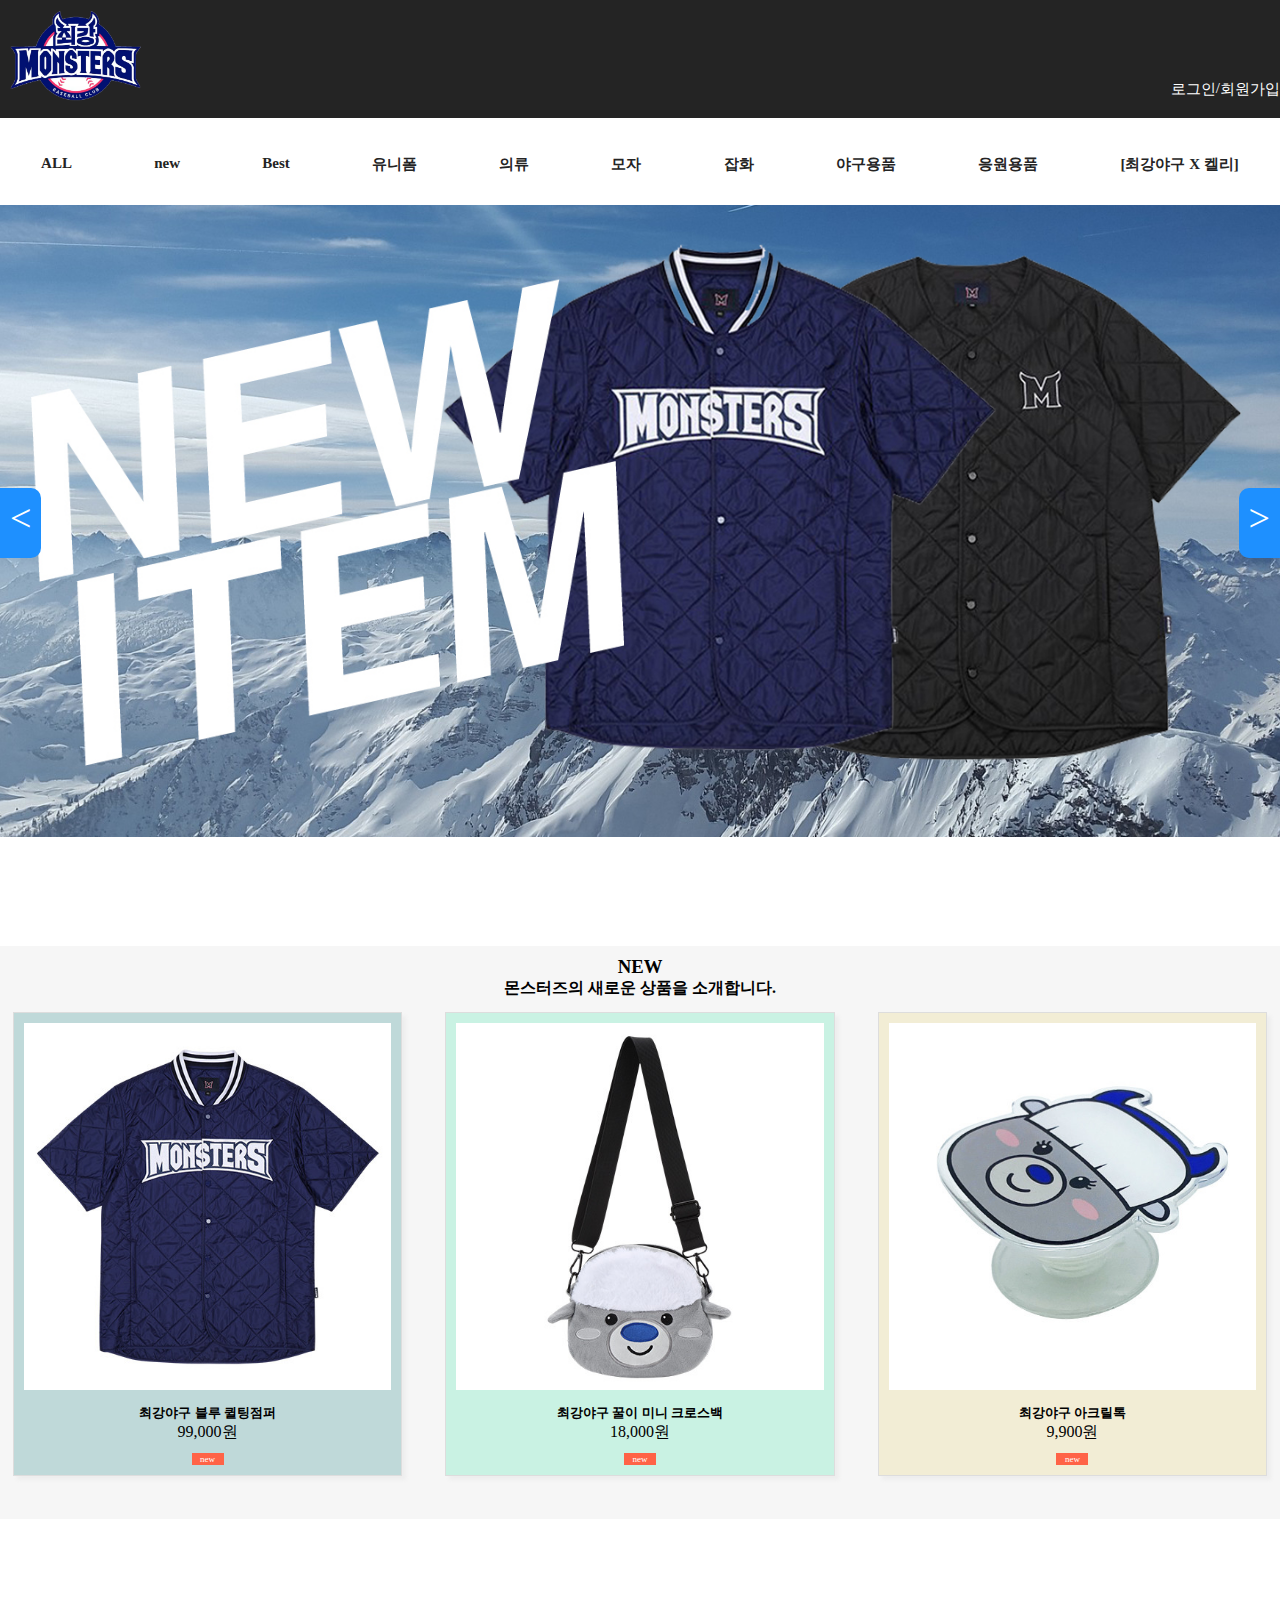
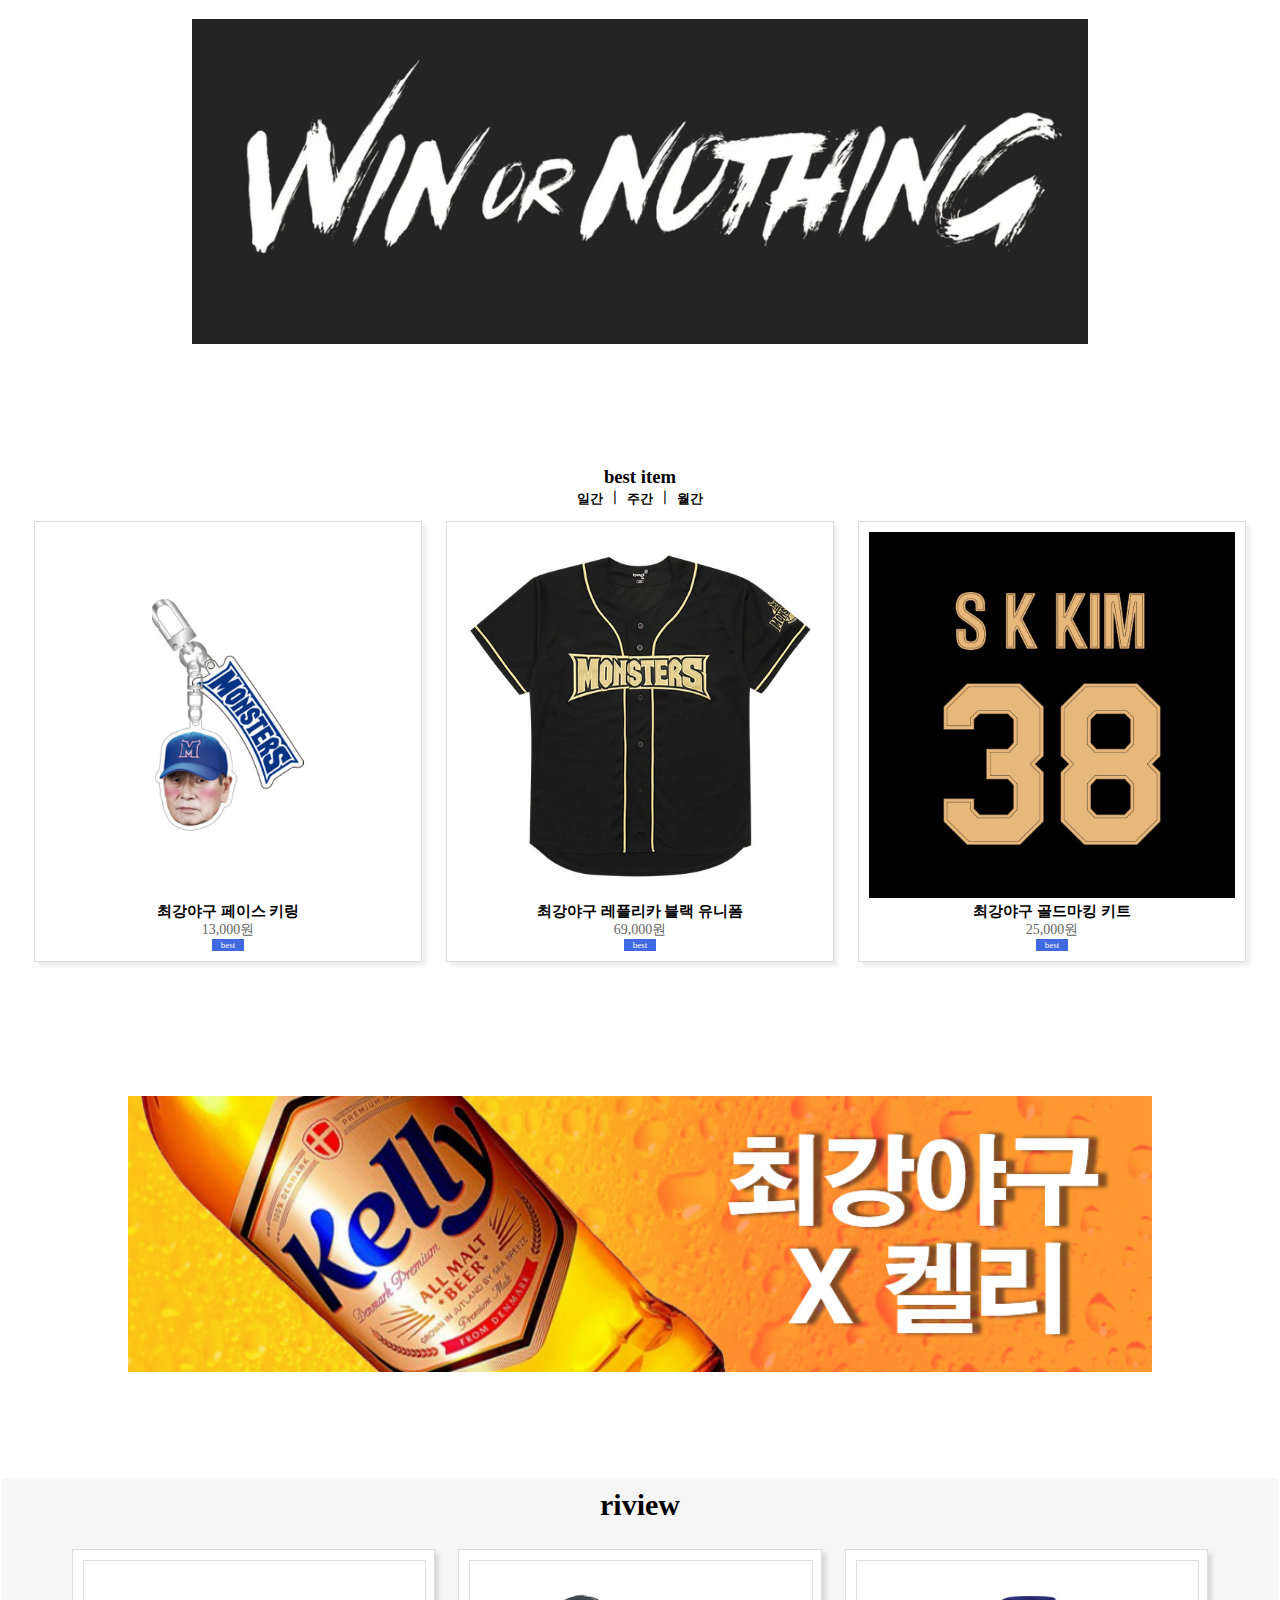
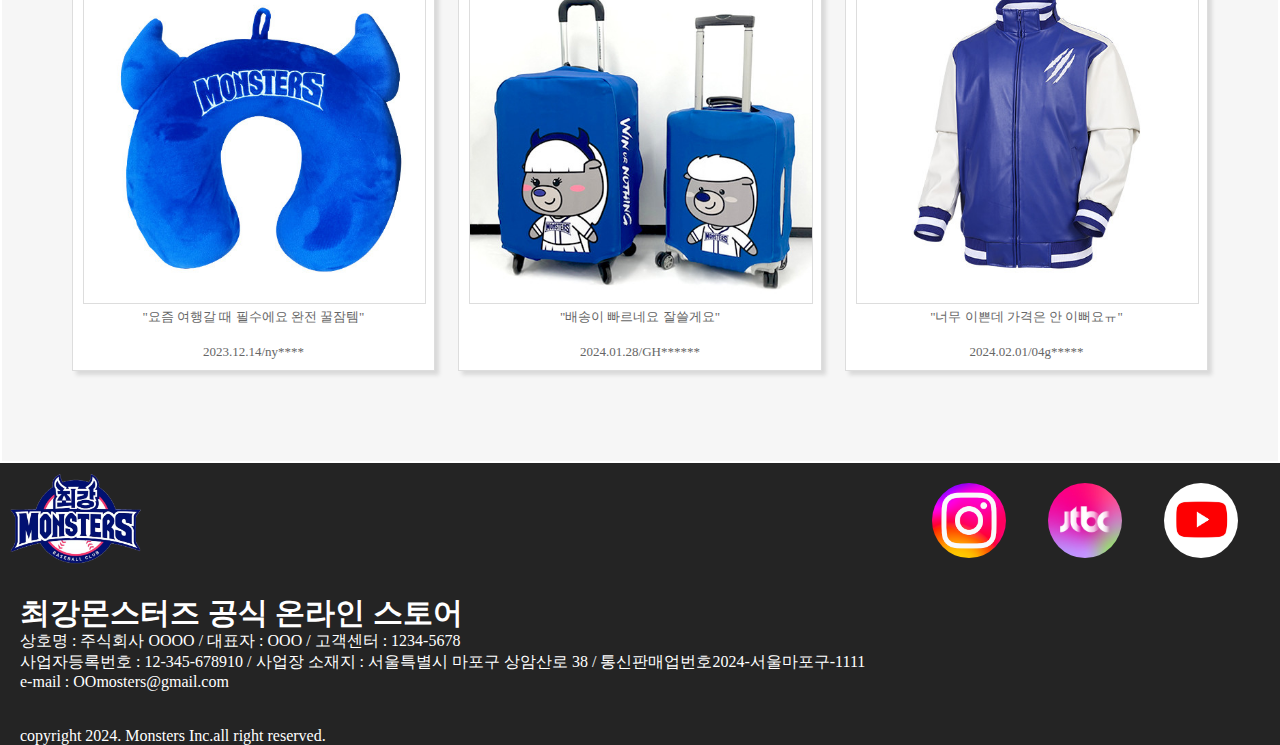
==== commit 90a9b65c: "2024.02.19" ====
--- a/monsters_goodsstore_main_index.html
+++ b/monsters_goodsstore_main_index.html
@@ -27,7 +27,7 @@
                   </div>
                   <nav>
                            <ul>
-                                    <li><a href="#">ALL</a></li>
+                                    <li><a href="monsters_goodsstore_sub.html">ALL</a></li>
                                     <li><a href="#">new</a></li>
                                     <li><a href="#">Best</a></li>
                                     <li><a href="#">유니폼</a></li>
@@ -46,7 +46,7 @@
                      <a href="javascript:void(0)" class="closebtn">&times;</a>
 
                      <div class="overlay-content">
-                        <a href="#">ALL</a>
+                        <a href="monsters_goodsstore_sub.html">ALL</a>
                         <a href="#">new</a>
                         <a href="#">Best</a>
                         <a href="#">유니폼</a>
--- a/css/commom.css
+++ b/css/commom.css
@@ -86,7 +86,7 @@
           top: 0;
           left: 0;
           width: 100%;
-          height: 349px;
+          height: 100%;
           background-color: #242424;
           overflow-y: auto;margin: 0 auto;padding: 0 ;
  }
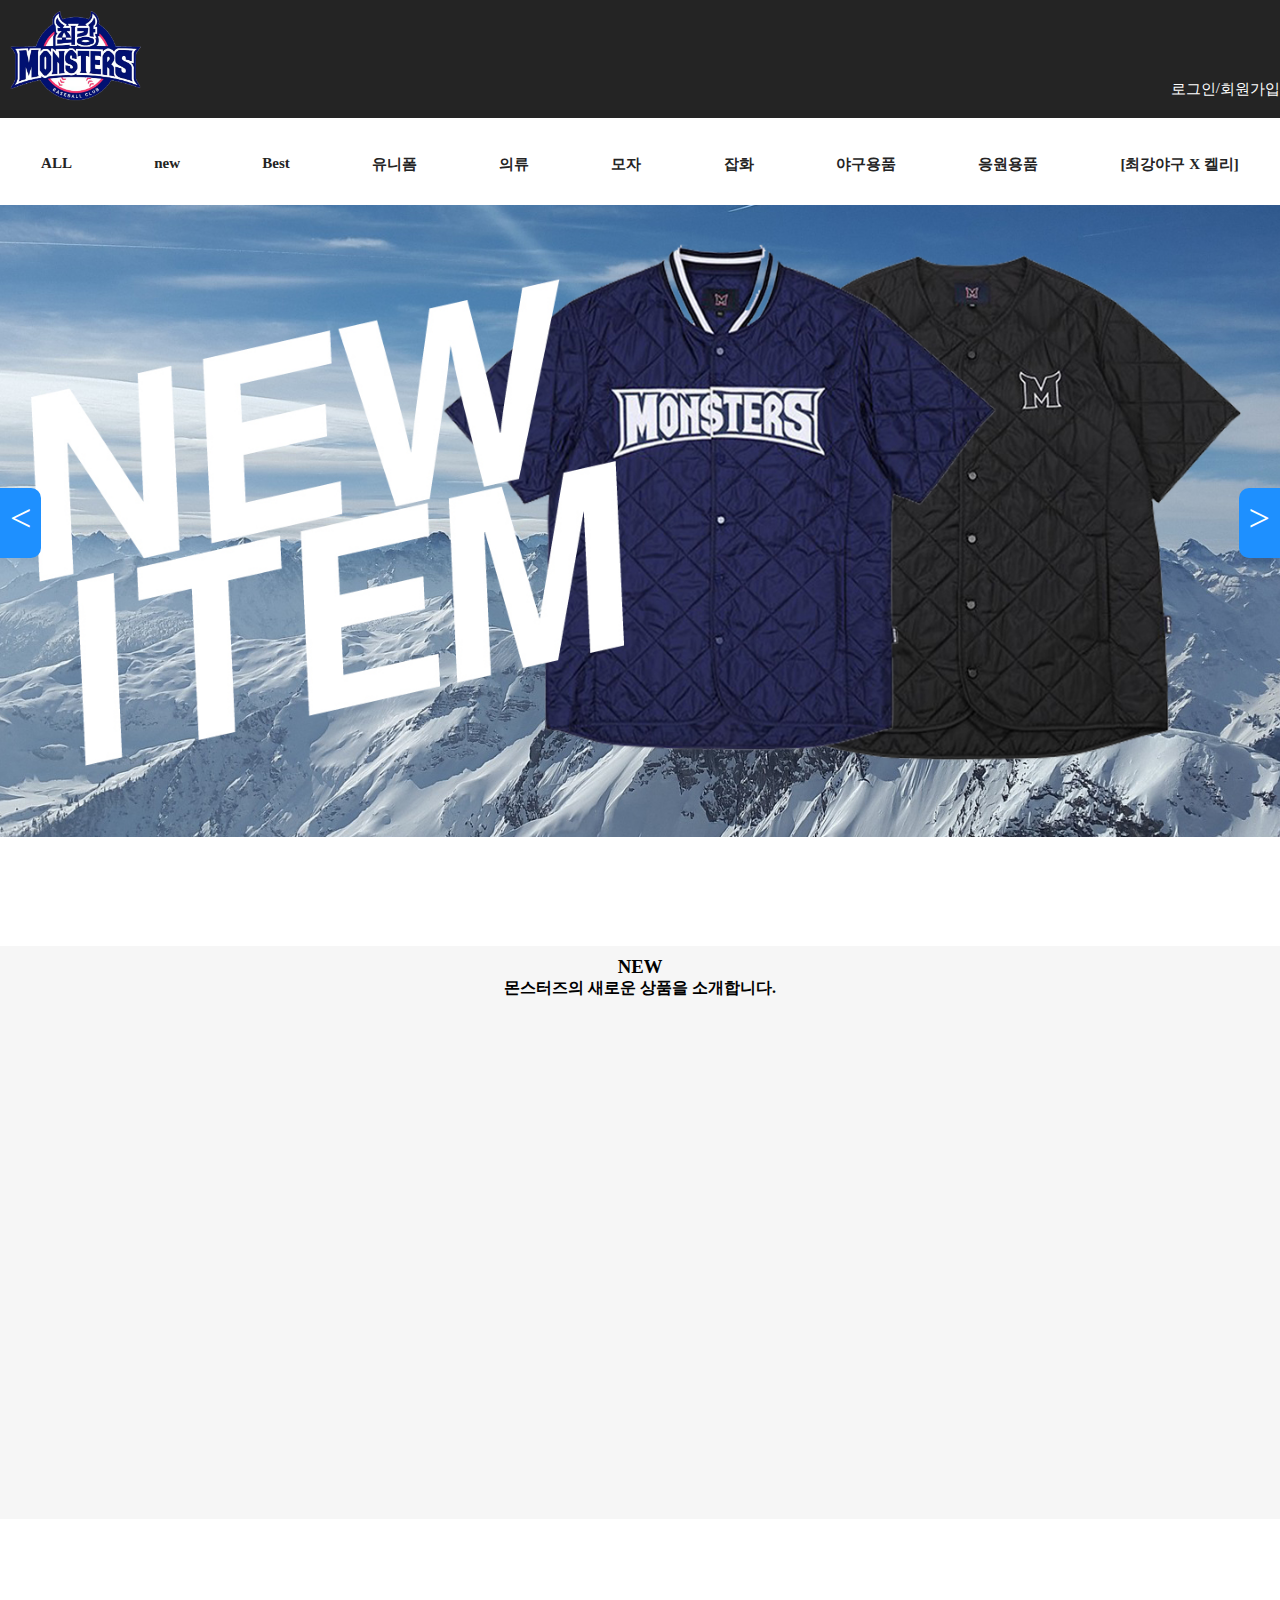
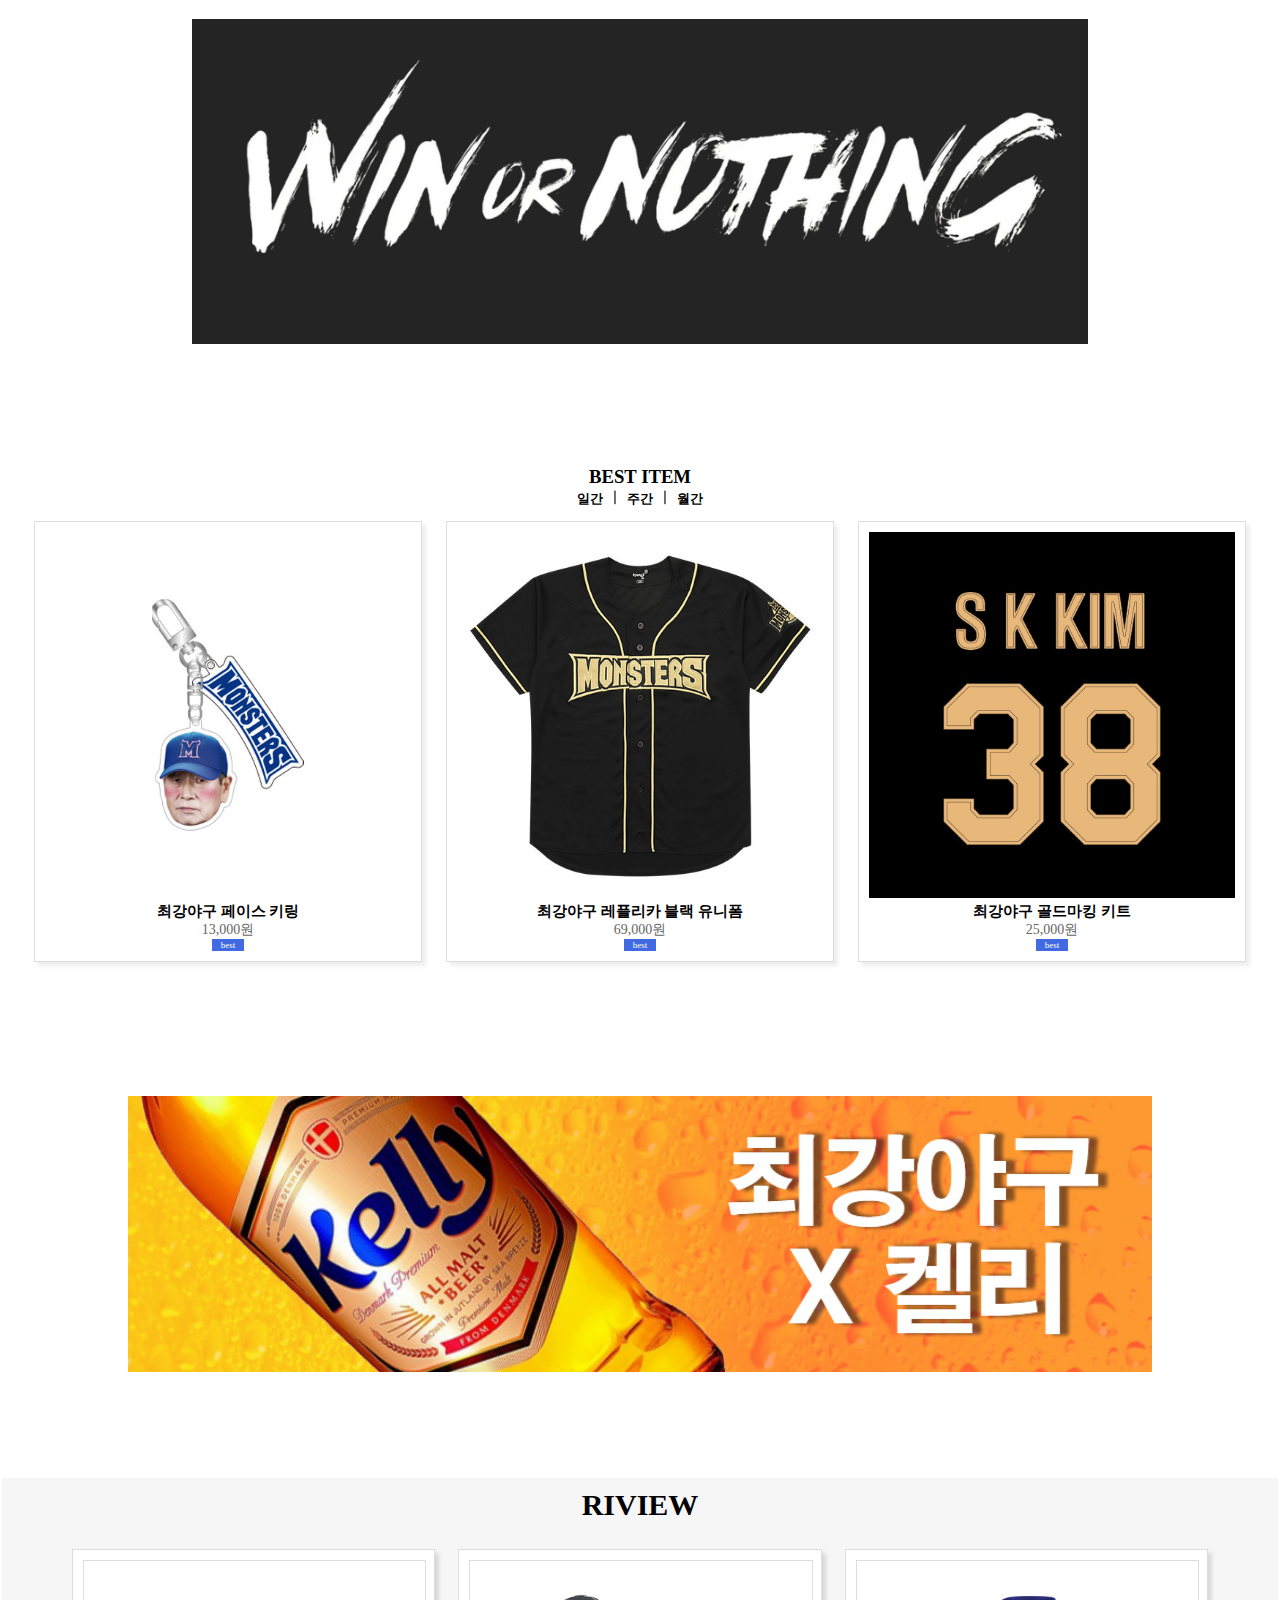
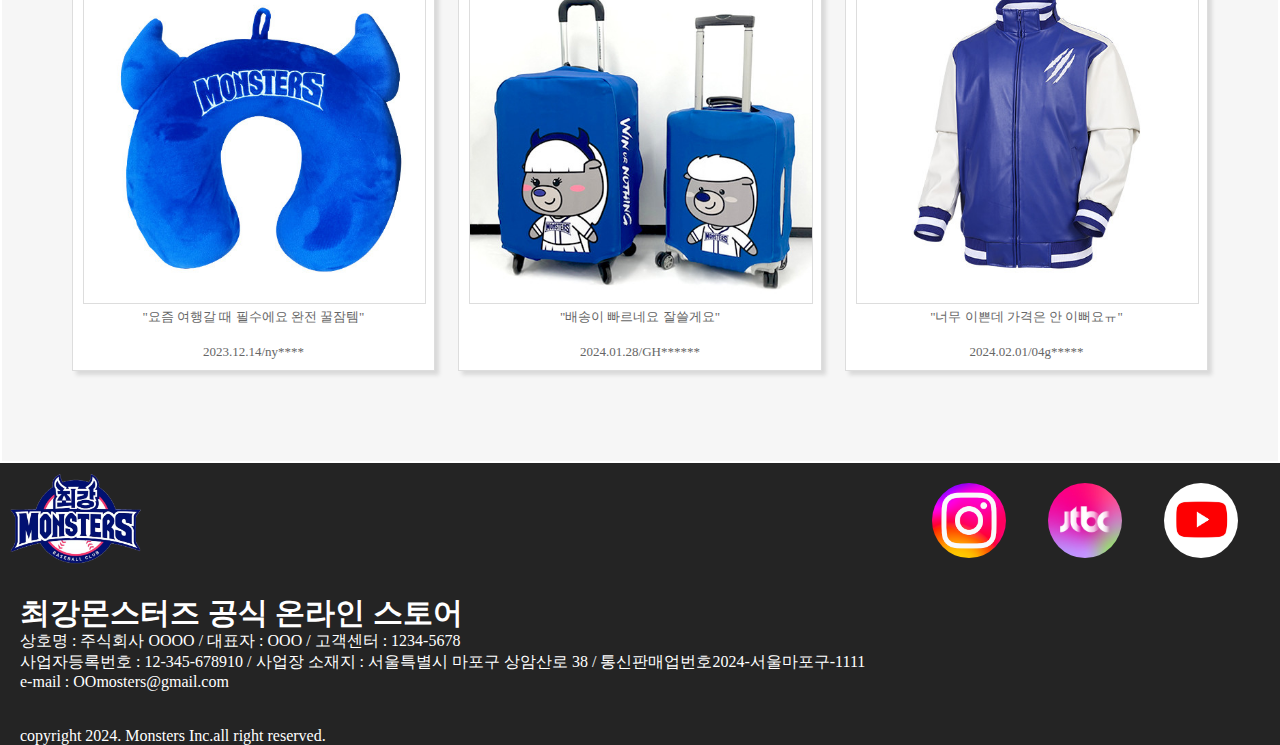
==== commit 27a7d0f7: "24.03.04" ====
--- a/monsters_goodsstore_main_index.html
+++ b/monsters_goodsstore_main_index.html
@@ -143,7 +143,7 @@
             <div id="best">
                <div id="button">
          
-               <h3>best item</h3>
+               <h3>BEST ITEM</h3>
 
                <button type="button"><b>일간</b></button>
                ㅣ
@@ -295,7 +295,7 @@
                   
                   <div id="review">
 
-                     <h1>riview</h1>
+                     <h1>RIVIEW</h1>
 
                       <div id="view">
 
--- a/css/commom.css
+++ b/css/commom.css
@@ -21,11 +21,11 @@
          #logo img{width: 148px; height: 118px; position: absolute;}
 
          .login{width: 100%;font-size: 15px; display: flex; margin-top: 80px;;justify-content: flex-end; position: absolute; } 
-         .login a{color: #fff;}
+         .login a{color: #fff;font-weight: 500;}
 
          .overlay {height: 100%; width: 0; position: fixed; z-index:103; top: 0; left: 0; background-color: rgb(0,0,0); background-color: rgba(0,0,0,0.9); overflow-x: hidden; transition: 0.5s;}
          .overlay-content {position: relative;top: 25%; width: 100%; text-align: center; display:block; margin-top: 30px; }
-         .overlay a { padding:10px; line-height:160%; text-decoration: none; font-size: 30px; color: #818181;  transition: 0.3s; font-weight: bold; display: block;}
+         .overlay a { padding:10px; line-height:160%; text-decoration: none; font-size: 30px; color: #818181;  transition: 0.3s; font-weight: 700; display: block;}
          .overlay a:hover, .overlay a:focus {color: #f1f1f1;}
          .overlay .closebtn {position: absolute; top: 20px; right: 45px; font-size: 60px;}
 
@@ -68,12 +68,12 @@
  #logo{width: 100%; margin: 0 auto;}
  #logo img{width: 148px; height: 118px;position: absolute;}
  .login{width: 100%;;position: absolute; font-size: 15px; display: flex; margin-top: 80px; justify-content: flex-end;} 
- .login a{color: #fff;}
+ .login a{color: #fff;font-weight: 500;}
  
  nav{margin: 0 auto; width: 100%; height: 82px; background-color: #fff; display: flex; }
  nav ul{width: 100%;overflow: hidden; background-color: #fff; opacity: 1; transition: 0.3s; border: 0;  margin: 0 auto; text-align: center; display: flex; justify-content: space-around; }
 
- nav ul li a{display: block; text-align: center; padding: 7px 8px; font-size: 15px; color: #242424; font-weight: bold;
+ nav ul li a{display: block; text-align: center; padding: 7px 8px; font-size: 15px; color: #242424; font-weight: 700;
   margin-top: 30px;}
  nav ul li a:hover{color: red;border-bottom:2px solid red;}
  
@@ -124,13 +124,13 @@
   margin-top: 80px;
   
   justify-content: flex-end;} 
- .login a{color: #fff; }
+ .login a{color: #fff; font-weight: 500;}
  
  nav{margin: 0 auto;  height: 82px; background-color: #fff;}
  nav ul{overflow: hidden; background-color: #fff; opacity: 1; transition: 0.3s; border: 0;  margin: 0 auto; text-align: center; display: flex; justify-content: center;}
  nav ul li{ margin-left: 30px;
  }
- nav ul li a{display: block; text-align: center; padding: 14px 16px; font-size: 15px; color: #242424; font-weight: bold;
+ nav ul li a{display: block; text-align: center; padding: 14px 16px; font-size: 15px; color: #242424; font-weight: 700;
   margin-top: 30px;}
  nav ul li a:hover{color: red; border-bottom:2px solid red;}
  
--- a/css/goodsmain.css
+++ b/css/goodsmain.css
@@ -132,6 +132,8 @@
                 #newb {
                   display: flex;
                   margin: 0 auto;
+                  transform: translateY(-50px);
+                  transition: all 3s; opacity: 0;
                   
                 }
               
@@ -484,6 +486,8 @@
                 #newb {
                   display: flex;
                   margin: 0 auto;
+                  transform: translateY(-50px);
+                  transition: all 3s; opacity: 0;
                 }
                 
                 #newb .new1 img {
@@ -928,6 +932,8 @@
                 #newb {
                   display: flex;
                   margin: 0 auto;
+                  transform: translateY(-50px);
+                  transition: all 3s; opacity: 0;
                 }
                 
                 #newb .new1 img {
